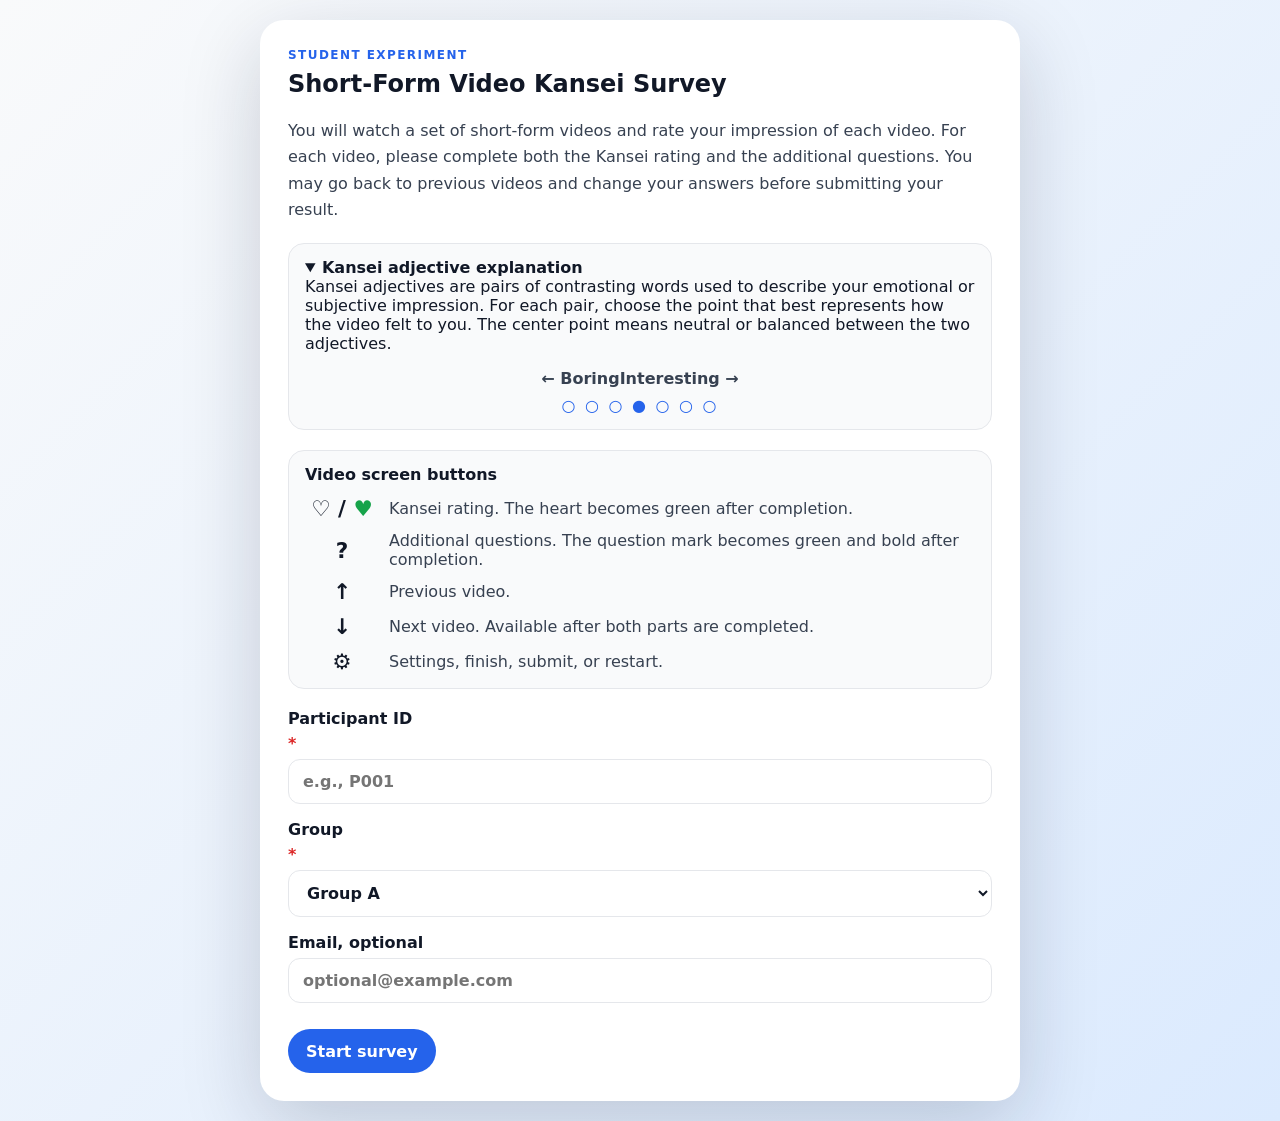
==== frontend/index.html @ 9ee0943d "reorganized folder" ====
<!doctype html>
<html lang="en">
<head>
  <meta charset="utf-8" />
  <meta name="viewport" content="width=device-width, initial-scale=1, viewport-fit=cover" />
  <title>Kansei Short-Form Video Survey</title>
  <link rel="stylesheet" href="style.css" />
</head>
<body>
  <main id="app">
    <section id="setupScreen" class="screen setup-screen">
      <div class="card setup-card">
        <p class="eyebrow">Student experiment</p>
        <h1 id="experimentTitle">Short-Form Video Kansei Survey</h1>
        <p id="instructions" class="lead"></p>

        <details class="info-box" open>
          <summary>Kansei adjective explanation</summary>
          <p id="kanseiExplanation"></p>
          <div class="example-scale" aria-label="Example Kansei scale">
            <div class="example-pair-row"><span>← Boring</span><span>Interesting →</span></div>
            <div class="dots">○ ○ ○ ● ○ ○ ○</div>
          </div>
        </details>

        <section class="info-box icon-guide" aria-label="Video screen icon guide">
          <h2>Video screen buttons</h2>
          <div class="icon-guide-grid">
            <div><span class="guide-icon">♡ / <strong>♥</strong></span><span>Kansei rating. The heart becomes green after completion.</span></div>
            <div><span class="guide-icon">?</span><span>Additional questions. The question mark becomes green and bold after completion.</span></div>
            <div><span class="guide-icon">↑</span><span>Previous video.</span></div>
            <div><span class="guide-icon">↓</span><span>Next video. Available after both parts are completed.</span></div>
            <div><span class="guide-icon">⚙</span><span>Settings, finish, submit, or restart.</span></div>
          </div>
        </section>

        <form id="setupForm" class="setup-form">
          <label>
            Participant ID <span class="required">*</span>
            <input id="participantId" name="participantId" type="text" autocomplete="off" required placeholder="e.g., P001" />
          </label>

          <label>
            Group <span class="required">*</span>
            <select id="groupSelect" name="groupSelect" required></select>
          </label>

          <label>
            Email, optional
            <input id="participantEmail" name="participantEmail" type="email" autocomplete="email" placeholder="optional@example.com" />
          </label>

          <div class="form-actions">
            <button type="submit" class="primary-btn">Start survey</button>
            <button id="resumeBtn" type="button" class="secondary-btn hidden">Resume saved session</button>
          </div>
        </form>
      </div>
    </section>

    <section id="surveyScreen" class="screen survey-screen hidden">
      <div class="phone-shell" aria-label="Short-form video survey screen">
        <section id="videoStage" class="video-stage" aria-live="polite">
          <video id="videoPlayer" class="video-player" controls playsinline preload="metadata"></video>

          <div class="video-fallback hidden" id="videoFallback">
            <strong>Video file not found or cannot be played.</strong>
            <p>Check that the local video path in <code>config.js</code> is correct.</p>
          </div>

          <div class="progress-pill" id="progressText">Video 1/10</div>

          <div class="side-controls" aria-label="Survey controls">
            <button id="openKanseiBtn" class="round-action survey-icon-btn" type="button" aria-label="Open Kansei rating">
              <span id="kanseiIcon" class="action-icon" aria-hidden="true">♡</span>
            </button>

            <button id="openQuestionsBtn" class="round-action survey-icon-btn" type="button" aria-label="Open additional questions">
              <span id="questionsIcon" class="action-icon" aria-hidden="true">?</span>
            </button>

            <button id="prevVideoBtn" class="round-action survey-icon-btn" type="button" aria-label="Go to previous video">
              <span class="action-icon" aria-hidden="true">↑</span>
            </button>

            <button id="nextVideoBtn" class="round-action survey-icon-btn" type="button" aria-label="Go to next video">
              <span class="action-icon" aria-hidden="true">↓</span>
            </button>

            <button id="settingsBtn" class="round-action survey-icon-btn" type="button" aria-label="Open settings">
              <span class="action-icon" aria-hidden="true">⚙</span>
            </button>
          </div>

          <div id="completionHint" class="completion-hint"></div>
        </section>
      </div>
    </section>

    <section id="reviewScreen" class="screen review-screen hidden">
      <div class="card review-card">
        <h1>Review and submit</h1>
        <p id="reviewSummary" class="lead"></p>
        <div id="reviewList" class="review-list"></div>
        <div class="form-actions wrap">
          <button id="backToSurveyBtn" type="button" class="secondary-btn">Back to survey</button>
          <button id="submitBtn" type="button" class="primary-btn">Submit</button>
          <button id="exportJsonBtn" type="button" class="secondary-btn">Export JSON</button>
          <button id="resetBtn" type="button" class="danger-btn">Reset session</button>
        </div>
        <p id="submitStatus" class="submit-status" role="status" aria-live="polite"></p>
      </div>
    </section>
  </main>

  <div id="modalBackdrop" class="modal-backdrop hidden" role="presentation"></div>

  <section id="kanseiModal" class="bottom-sheet hidden" role="dialog" aria-modal="true" aria-labelledby="kanseiModalTitle">
    <div class="sheet-handle"></div>
    <div class="sheet-header">
      <div>
        <h2 id="kanseiModalTitle">Kansei rating</h2>
        <p class="small-muted">For each adjective pair, choose the point that best matches your impression.</p>
      </div>
      <button class="icon-btn close-modal" data-close="kanseiModal" type="button">×</button>
    </div>
    <form id="kanseiForm" class="sheet-body"></form>
    <div class="sheet-footer">
      <button id="saveKanseiBtn" type="button" class="primary-btn full">Save Kansei ratings</button>
    </div>
  </section>

  <section id="questionsModal" class="bottom-sheet hidden" role="dialog" aria-modal="true" aria-labelledby="questionsModalTitle">
    <div class="sheet-handle"></div>
    <div class="sheet-header">
      <div>
        <h2 id="questionsModalTitle">Additional questions</h2>
        <p class="small-muted">Answer the questions for the current video.</p>
      </div>
      <button class="icon-btn close-modal" data-close="questionsModal" type="button">×</button>
    </div>
    <form id="questionsForm" class="sheet-body"></form>
    <div class="sheet-footer">
      <button id="saveQuestionsBtn" type="button" class="primary-btn full">Save answers</button>
    </div>
  </section>

  <section id="settingsModal" class="bottom-sheet compact-sheet hidden" role="dialog" aria-modal="true" aria-labelledby="settingsModalTitle">
    <div class="sheet-handle"></div>
    <div class="sheet-header">
      <div>
        <h2 id="settingsModalTitle">Settings</h2>
        <p class="small-muted">Survey session controls.</p>
      </div>
      <button class="icon-btn close-modal" data-close="settingsModal" type="button">×</button>
    </div>
    <div class="sheet-body settings-body">
      <div class="info-card">
        <div><span>Participant ID</span><strong id="settingsParticipantId">-</strong></div>
        <div><span>Group</span><strong id="settingsGroup">-</strong></div>
        <div><span>Email</span><strong id="settingsEmail">-</strong></div>
        <div><span>Progress</span><strong id="settingsProgress">-</strong></div>
      </div>
      <p class="small-note">Restart clears the current saved session on this device. Finish opens the review and submit screen.</p>
    </div>
    <div class="sheet-footer stacked-footer">
      <button id="settingsFinishBtn" type="button" class="primary-btn full">Finish / Submit</button>
      <button id="settingsRestartBtn" type="button" class="danger-btn full">Restart survey</button>
      <button id="settingsBackToSetupBtn" type="button" class="secondary-btn full">Back to setup</button>
    </div>
  </section>

  <script src="config.js"></script>
  <script src="app.js"></script>
</body>
</html>
---- frontend/style.css ----
:root {
  --bg: #111318;
  --card: #ffffff;
  --text: #111827;
  --muted: #6b7280;
  --line: #e5e7eb;
  --primary: #2563eb;
  --primary-dark: #1d4ed8;
  --danger: #dc2626;
  --success: #16a34a;
  --success-bright: #22c55e;
  --overlay: rgba(0, 0, 0, 0.58);
  --sheet-radius: 24px;
  color-scheme: light;
}

* { box-sizing: border-box; }

html, body {
  margin: 0;
  min-height: 100%;
  font-family: system-ui, -apple-system, BlinkMacSystemFont, "Segoe UI", sans-serif;
  background: var(--bg);
  color: var(--text);
}

button, input, select, textarea { font: inherit; }
button { cursor: pointer; }
.hidden { display: none !important; }

.screen { min-height: 100dvh; padding: 20px; }
.setup-screen, .review-screen {
  display: grid;
  place-items: center;
  background: linear-gradient(135deg, #f9fafb, #dbeafe);
}

.card {
  width: min(760px, 100%);
  background: var(--card);
  border-radius: 24px;
  padding: 28px;
  box-shadow: 0 24px 80px rgba(15, 23, 42, 0.18);
}

.eyebrow {
  text-transform: uppercase;
  letter-spacing: .12em;
  font-size: .75rem;
  color: var(--primary);
  font-weight: 700;
  margin: 0 0 8px;
}

h1, h2, p { margin-top: 0; }
.lead { color: #374151; line-height: 1.65; }
.small-muted { color: var(--muted); font-size: .88rem; }
.small-note { color: var(--muted); font-size: .9rem; line-height: 1.55; margin: 0; }

.info-box {
  border: 1px solid var(--line);
  border-radius: 16px;
  padding: 14px 16px;
  margin: 20px 0;
  background: #f9fafb;
}
.info-box summary { font-weight: 700; cursor: pointer; }

.example-scale {
  display: grid;
  gap: 8px;
  justify-items: center;
  color: #374151;
  font-weight: 600;
  margin-top: 12px;
  text-align: center;
}
.example-scale .example-pair {
  width: min(320px, 100%);
  display: flex;
  justify-content: space-between;
  gap: 12px;
  font-weight: 800;
}
.example-scale .dots {
  white-space: nowrap;
  color: var(--primary);
  letter-spacing: 2px;
}

.icon-guide h2 {
  margin: 0 0 12px;
  font-size: 1rem;
}
.icon-guide-grid {
  display: grid;
  gap: 10px;
  color: #374151;
}
.icon-guide-grid div {
  display: grid;
  grid-template-columns: 74px 1fr;
  align-items: center;
  gap: 10px;
}
.guide-icon {
  color: #111827;
  font-size: 1.35rem;
  font-weight: 900;
  text-align: center;
}
.guide-icon strong { color: var(--success); }

.setup-form { display: grid; gap: 16px; }
label { display: grid; gap: 6px; font-weight: 650; }
input, select, textarea {
  width: 100%;
  border: 1px solid var(--line);
  border-radius: 12px;
  padding: 12px 14px;
  background: #fff;
  color: var(--text);
}
textarea { min-height: 88px; resize: vertical; }
.required { color: var(--danger); }

.form-actions { display: flex; gap: 12px; align-items: center; margin-top: 10px; }
.form-actions.wrap { flex-wrap: wrap; }

.primary-btn, .secondary-btn, .danger-btn, .icon-btn, .round-action {
  border: 0;
  border-radius: 999px;
  min-height: 44px;
  padding: 10px 18px;
  font-weight: 750;
}
.primary-btn { background: var(--primary); color: #fff; }
.primary-btn:hover { background: var(--primary-dark); }
.secondary-btn { background: #e5e7eb; color: #111827; }
.danger-btn { background: #fee2e2; color: var(--danger); }
.primary-btn:disabled, .secondary-btn:disabled, .round-action:disabled { opacity: .45; cursor: not-allowed; }
.full { width: 100%; }

.icon-btn {
  width: 44px;
  padding: 0;
  background: #f3f4f6;
  color: #111827;
  font-size: 1.3rem;
}

.survey-screen {
  display: grid;
  place-items: center;
  background: #0b0d12;
  color: #fff;
  padding: max(10px, env(safe-area-inset-top)) 10px max(10px, env(safe-area-inset-bottom));
}

.phone-shell {
  width: min(430px, 100%);
  height: min(900px, 100dvh - 20px);
  min-height: 620px;
  margin: 0 auto;
}

.video-stage {
  position: relative;
  overflow: hidden;
  border-radius: 28px;
  background: #000;
  width: 100%;
  height: 100%;
  box-shadow: 0 20px 80px rgba(0,0,0,.48);
}

.video-stage::after {
  content: "";
  position: absolute;
  inset: 0;
  pointer-events: none;
  background:
    linear-gradient(rgba(0,0,0,.35), transparent 24%),
    linear-gradient(90deg, transparent 58%, rgba(0,0,0,.22));
}

.video-player {
  width: 100%;
  height: 100%;
  object-fit: contain;
  background: #000;
  display: block;
}

.video-fallback {
  position: absolute;
  inset: 0;
  z-index: 5;
  display: grid;
  place-content: center;
  text-align: center;
  padding: 24px;
  background: #111827;
  color: #fff;
}
.video-fallback code { color: #bfdbfe; }

.progress-pill {
  position: absolute;
  z-index: 10;
  top: 14px;
  left: 14px;
  background: rgba(0,0,0,.58);
  border: 1px solid rgba(255,255,255,.14);
  border-radius: 999px;
  padding: 7px 11px;
  font-weight: 800;
  font-size: .9rem;
  color: #fff;
  backdrop-filter: blur(10px);
}

.side-controls {
  position: absolute;
  z-index: 12;
  right: 12px;
  top: 50%;
  transform: translateY(-45%);
  display: grid;
  gap: 12px;
  justify-items: center;
}

.round-action {
  width: 62px;
  min-height: 62px;
  padding: 0;
  display: grid;
  place-items: center;
  background: rgba(0,0,0,.46);
  color: #fff;
  border: 1px solid rgba(255,255,255,.18);
  box-shadow: 0 8px 28px rgba(0,0,0,.28);
  backdrop-filter: blur(10px);
}
.round-action:hover { background: rgba(0,0,0,.64); }
.survey-icon-btn .action-icon {
  font-size: 2rem;
  line-height: 1;
  font-weight: 850;
  text-shadow: 0 2px 10px rgba(0,0,0,.45);
}
.survey-icon-btn.is-complete {
  color: var(--success-bright);
  background: rgba(0,0,0,.54);
  border-color: rgba(34,197,94,.48);
}
.survey-icon-btn.is-complete .action-icon {
  font-weight: 1000;
  filter: drop-shadow(0 0 8px rgba(34,197,94,.45));
}

.completion-hint {
  position: absolute;
  z-index: 11;
  left: 14px;
  right: 86px;
  bottom: 14px;
  min-height: 24px;
  color: rgba(255,255,255,.9);
  font-size: .82rem;
  line-height: 1.3;
  text-shadow: 0 1px 8px rgba(0,0,0,.85);
}

.modal-backdrop {
  position: fixed;
  inset: 0;
  background: rgba(0, 0, 0, .55);
  z-index: 50;
}

.bottom-sheet {
  position: fixed;
  z-index: 60;
  left: 50%;
  bottom: 0;
  transform: translateX(-50%);
  width: min(620px, 100%);
  max-height: min(84dvh, 760px);
  background: #fff;
  color: var(--text);
  border-radius: var(--sheet-radius) var(--sheet-radius) 0 0;
  box-shadow: 0 -24px 70px rgba(0,0,0,.35);
  display: grid;
  grid-template-rows: auto auto 1fr auto;
}
.compact-sheet { max-height: min(68dvh, 560px); }

.sheet-handle {
  width: 44px;
  height: 5px;
  border-radius: 999px;
  background: #d1d5db;
  justify-self: center;
  margin-top: 10px;
}
.sheet-header {
  display: flex;
  justify-content: space-between;
  align-items: start;
  gap: 12px;
  padding: 16px 18px 8px;
  border-bottom: 1px solid var(--line);
}
.sheet-header h2 { margin-bottom: 4px; }
.sheet-body {
  padding: 14px 18px 110px;
  overflow: auto;
  display: grid;
  gap: 18px;
}
.settings-body { padding-bottom: 150px; }
.sheet-footer {
  position: absolute;
  left: 0;
  right: 0;
  bottom: 0;
  padding: 14px 18px max(14px, env(safe-area-inset-bottom));
  background: linear-gradient(rgba(255,255,255,.85), #fff 35%);
  border-top: 1px solid var(--line);
}
.stacked-footer { display: grid; gap: 10px; }

.info-card {
  display: grid;
  gap: 12px;
  border: 1px solid var(--line);
  border-radius: 16px;
  padding: 14px;
  background: #f9fafb;
}
.info-card div { display: flex; justify-content: space-between; gap: 12px; }
.info-card span { color: var(--muted); }
.info-card strong { text-align: right; }

.scale-item, .question-item {
  border: 1px solid var(--line);
  border-radius: 16px;
  padding: 14px;
  background: #fff;
}
.scale-pair-title {
  font-weight: 850;
  display: flex;
  align-items: center;
  justify-content: space-between;
  gap: 12px;
  font-size: 1rem;
}
.scale-pair-title .pair-left,
.scale-pair-title .pair-right {
  flex: 1 1 0;
}
.scale-pair-title .pair-left {
  text-align: left;
  color: #374151;
}
.scale-pair-title .pair-right {
  text-align: right;
  color: #374151;
}
.scale-definition { color: var(--muted); font-size: .88rem; margin: 8px 0 12px; }
.radio-row {
  display: grid;
  grid-template-columns: repeat(7, 1fr);
  gap: 4px;
  text-align: center;
}
.radio-row label {
  display: grid;
  gap: 4px;
  place-items: center;
  font-weight: 600;
  font-size: .78rem;
  color: #374151;
}
.kansei-radio-row label { min-height: 34px; }
.visually-hidden {
  position: absolute;
  width: 1px;
  height: 1px;
  padding: 0;
  margin: -1px;
  overflow: hidden;
  clip: rect(0, 0, 0, 0);
  white-space: nowrap;
  border: 0;
}
.radio-row input { width: 26px; height: 26px; accent-color: var(--primary); }
.yes-no-row { display: flex; gap: 10px; margin-top: 10px; }
.yes-no-row label {
  display: flex;
  align-items: center;
  gap: 8px;
  border: 1px solid var(--line);
  border-radius: 999px;
  padding: 10px 14px;
  min-width: 96px;
  justify-content: center;
}
.yes-no-row input { width: 20px; height: 20px; accent-color: var(--primary); }
.likert-labels { display: flex; justify-content: space-between; color: var(--muted); font-size: .8rem; margin-top: 8px; }
.validation-error { color: var(--danger); font-size: .9rem; font-weight: 700; }

.review-list { display: grid; gap: 10px; margin: 20px 0; }
.review-row { display: flex; justify-content: space-between; gap: 12px; border: 1px solid var(--line); border-radius: 14px; padding: 12px 14px; cursor: pointer; }
.badge { border-radius: 999px; padding: 4px 10px; font-size: .82rem; font-weight: 800; align-self: start; }
.badge.complete { background: #dcfce7; color: #166534; }
.badge.incomplete { background: #fee2e2; color: #991b1b; }

@media (max-width: 560px) {
  .screen { padding: 12px; }
  .survey-screen { padding: 0; }
  .card { border-radius: 18px; padding: 20px; }
  .form-actions { flex-direction: column; align-items: stretch; }
  .example-scale { text-align: center; }
  .phone-shell { width: 100%; height: 100dvh; min-height: 100dvh; }
  .video-stage { border-radius: 0; }
  .side-controls { right: 10px; gap: 10px; }
  .round-action { width: 58px; min-height: 58px; }
  .survey-icon-btn .action-icon { font-size: 1.9rem; }
  .scale-pair-title { font-size: .98rem; }
  .radio-row input { width: 24px; height: 24px; }
}

@media (max-height: 680px) {
  .side-controls { gap: 7px; }
  .round-action { width: 52px; min-height: 52px; }
  .survey-icon-btn .action-icon { font-size: 1.65rem; }
}

.submit-status {
  min-height: 1.4rem;
  margin-top: 12px;
  font-size: .95rem;
  font-weight: 700;
}
.submit-status.success { color: #15803d; }
.submit-status.error { color: var(--danger); }
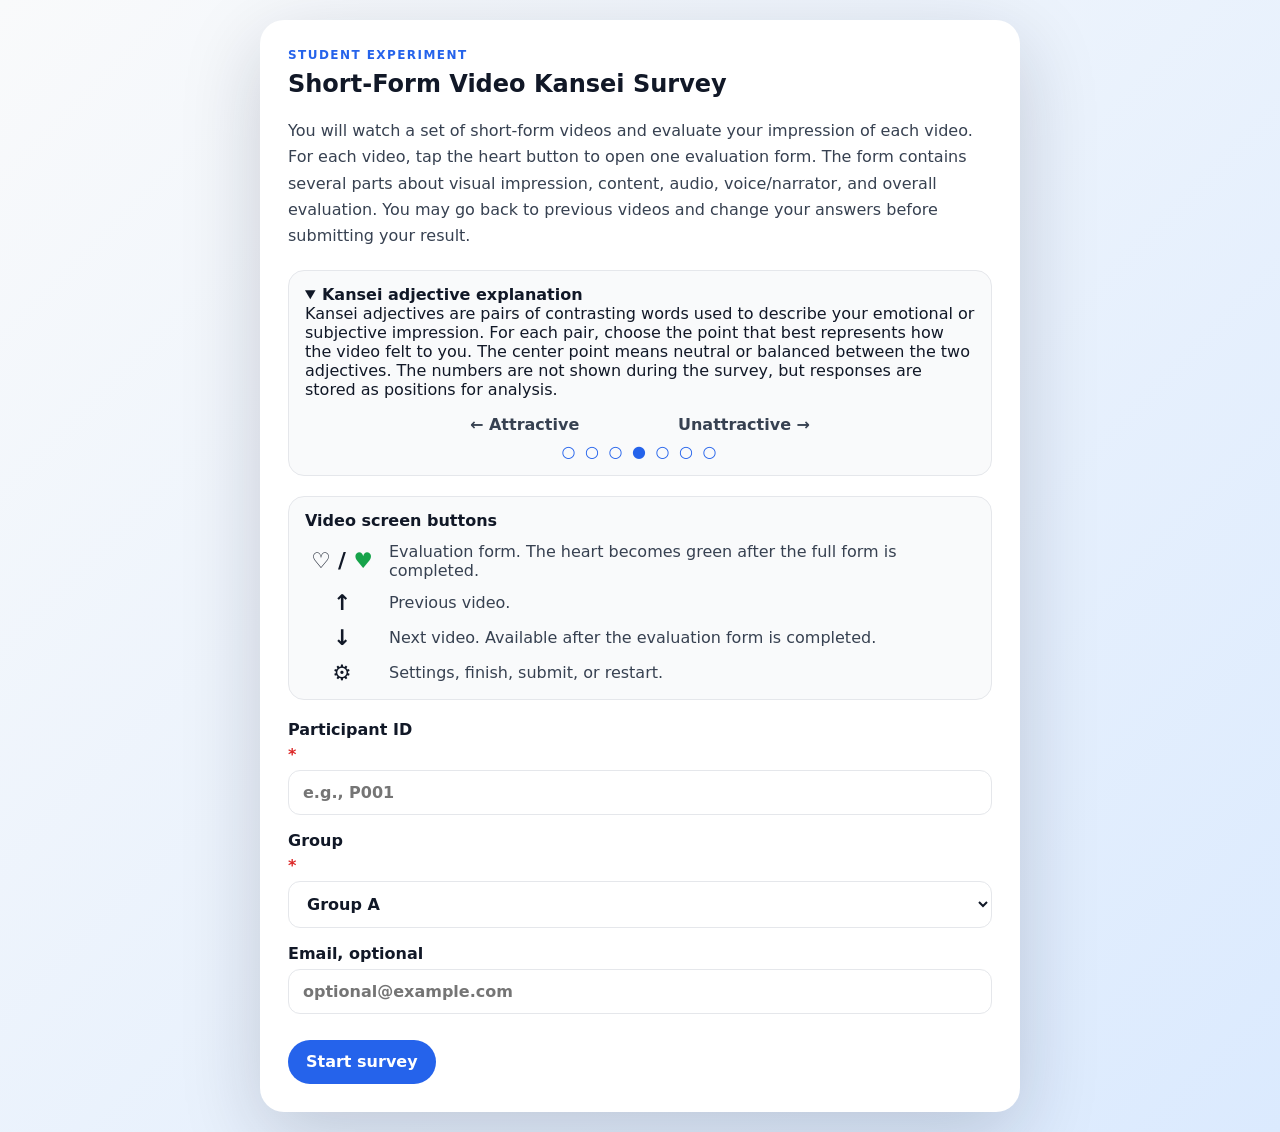
==== commit 0427eb9e: "fusing forms and adding parts" ====
--- a/frontend/index.html
+++ b/frontend/index.html
@@ -18,7 +18,7 @@
           <summary>Kansei adjective explanation</summary>
           <p id="kanseiExplanation"></p>
           <div class="example-scale" aria-label="Example Kansei scale">
-            <div class="example-pair-row"><span>← Boring</span><span>Interesting →</span></div>
+            <div class="example-pair-row"><span>← Attractive</span><span>Unattractive →</span></div>
             <div class="dots">○ ○ ○ ● ○ ○ ○</div>
           </div>
         </details>
@@ -26,10 +26,9 @@
         <section class="info-box icon-guide" aria-label="Video screen icon guide">
           <h2>Video screen buttons</h2>
           <div class="icon-guide-grid">
-            <div><span class="guide-icon">♡ / <strong>♥</strong></span><span>Kansei rating. The heart becomes green after completion.</span></div>
-            <div><span class="guide-icon">?</span><span>Additional questions. The question mark becomes green and bold after completion.</span></div>
+            <div><span class="guide-icon">♡ / <strong>♥</strong></span><span>Evaluation form. The heart becomes green after the full form is completed.</span></div>
             <div><span class="guide-icon">↑</span><span>Previous video.</span></div>
-            <div><span class="guide-icon">↓</span><span>Next video. Available after both parts are completed.</span></div>
+            <div><span class="guide-icon">↓</span><span>Next video. Available after the evaluation form is completed.</span></div>
             <div><span class="guide-icon">⚙</span><span>Settings, finish, submit, or restart.</span></div>
           </div>
         </section>
@@ -71,12 +70,8 @@
           <div class="progress-pill" id="progressText">Video 1/10</div>
 
           <div class="side-controls" aria-label="Survey controls">
-            <button id="openKanseiBtn" class="round-action survey-icon-btn" type="button" aria-label="Open Kansei rating">
-              <span id="kanseiIcon" class="action-icon" aria-hidden="true">♡</span>
-            </button>
-
-            <button id="openQuestionsBtn" class="round-action survey-icon-btn" type="button" aria-label="Open additional questions">
-              <span id="questionsIcon" class="action-icon" aria-hidden="true">?</span>
+            <button id="openEvaluationBtn" class="round-action survey-icon-btn" type="button" aria-label="Open evaluation form">
+              <span id="evaluationIcon" class="action-icon" aria-hidden="true">♡</span>
             </button>
 
             <button id="prevVideoBtn" class="round-action survey-icon-btn" type="button" aria-label="Go to previous video">
@@ -115,33 +110,18 @@
 
   <div id="modalBackdrop" class="modal-backdrop hidden" role="presentation"></div>
 
-  <section id="kanseiModal" class="bottom-sheet hidden" role="dialog" aria-modal="true" aria-labelledby="kanseiModalTitle">
+  <section id="evaluationModal" class="bottom-sheet hidden" role="dialog" aria-modal="true" aria-labelledby="evaluationModalTitle">
     <div class="sheet-handle"></div>
     <div class="sheet-header">
       <div>
-        <h2 id="kanseiModalTitle">Kansei rating</h2>
-        <p class="small-muted">For each adjective pair, choose the point that best matches your impression.</p>
+        <h2 id="evaluationModalTitle">Evaluation form</h2>
+        <p class="small-muted">Complete all parts for the current video.</p>
       </div>
-      <button class="icon-btn close-modal" data-close="kanseiModal" type="button">×</button>
+      <button class="icon-btn close-modal" data-close="evaluationModal" type="button">×</button>
     </div>
-    <form id="kanseiForm" class="sheet-body"></form>
+    <form id="evaluationForm" class="sheet-body"></form>
     <div class="sheet-footer">
-      <button id="saveKanseiBtn" type="button" class="primary-btn full">Save Kansei ratings</button>
-    </div>
-  </section>
-
-  <section id="questionsModal" class="bottom-sheet hidden" role="dialog" aria-modal="true" aria-labelledby="questionsModalTitle">
-    <div class="sheet-handle"></div>
-    <div class="sheet-header">
-      <div>
-        <h2 id="questionsModalTitle">Additional questions</h2>
-        <p class="small-muted">Answer the questions for the current video.</p>
-      </div>
-      <button class="icon-btn close-modal" data-close="questionsModal" type="button">×</button>
-    </div>
-    <form id="questionsForm" class="sheet-body"></form>
-    <div class="sheet-footer">
-      <button id="saveQuestionsBtn" type="button" class="primary-btn full">Save answers</button>
+      <button id="saveEvaluationBtn" type="button" class="primary-btn full">Save evaluation</button>
     </div>
   </section>
 
--- a/frontend/style.css
+++ b/frontend/style.css
@@ -448,3 +448,80 @@
 }
 .submit-status.success { color: #15803d; }
 .submit-status.error { color: var(--danger); }
+
+/* v8 single evaluation form additions */
+.example-pair-row {
+  width: min(340px, 100%);
+  display: flex;
+  justify-content: space-between;
+  gap: 12px;
+  font-weight: 800;
+}
+
+.evaluation-section {
+  border: 1px solid #dbeafe;
+  border-radius: 18px;
+  padding: 14px;
+  background: #f8fbff;
+  display: grid;
+  gap: 14px;
+}
+
+.section-heading h3 {
+  margin: 0 0 8px;
+  font-size: 1.05rem;
+  color: #111827;
+}
+
+.section-heading p {
+  margin: 0;
+  color: #4b5563;
+  font-size: .9rem;
+  line-height: 1.55;
+}
+
+.section-items {
+  display: grid;
+  gap: 12px;
+}
+
+.choice-list {
+  display: grid;
+  gap: 8px;
+  margin-top: 12px;
+}
+
+.choice-list label {
+  display: grid;
+  grid-template-columns: 24px 1fr;
+  align-items: center;
+  gap: 10px;
+  border: 1px solid var(--line);
+  border-radius: 14px;
+  padding: 10px 12px;
+  background: #fff;
+  font-weight: 650;
+}
+
+.choice-list input {
+  width: 20px;
+  height: 20px;
+  accent-color: var(--primary);
+}
+
+.rating-five-row {
+  grid-template-columns: repeat(5, 1fr);
+  margin-top: 12px;
+}
+
+.rating-five-row label span {
+  font-size: .9rem;
+  font-weight: 800;
+}
+
+@media (max-width: 560px) {
+  .evaluation-section { padding: 12px; }
+  .section-heading h3 { font-size: 1rem; }
+  .section-heading p { font-size: .86rem; }
+  .choice-list label { padding: 10px; }
+}
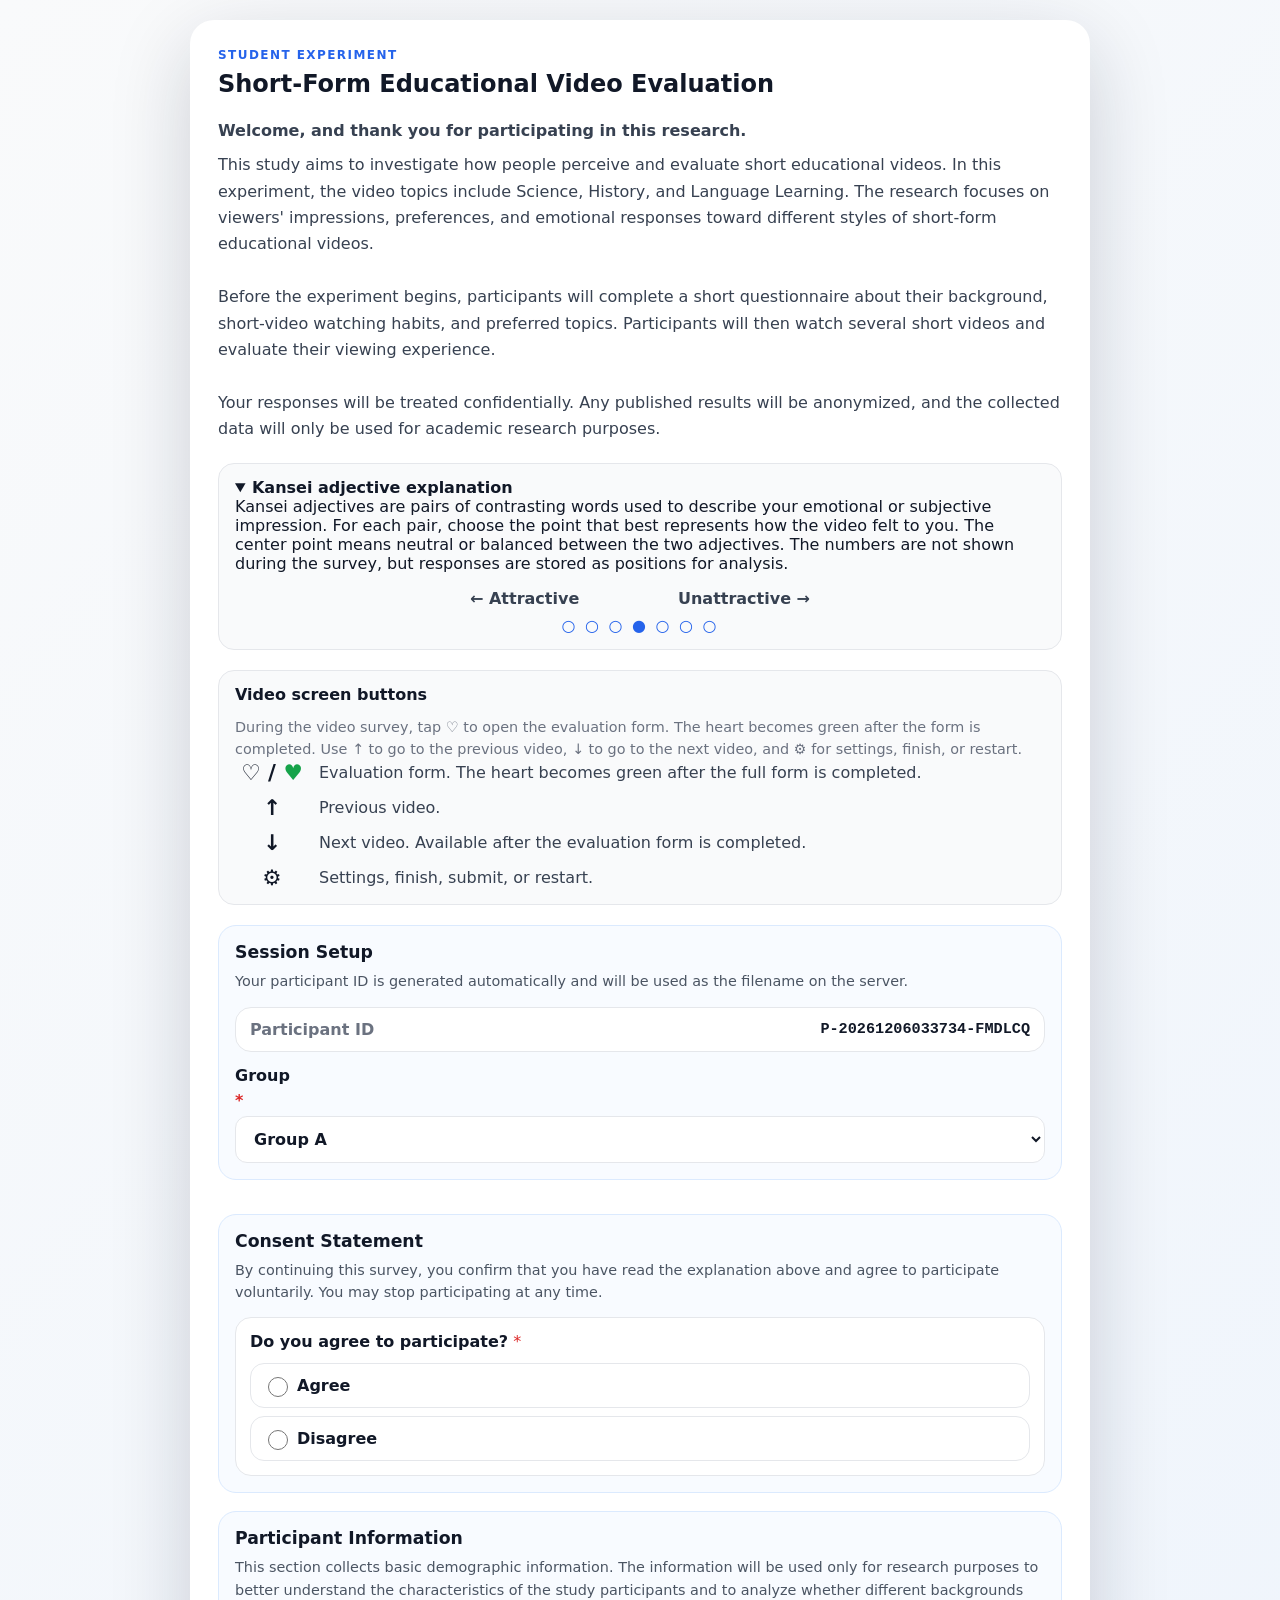
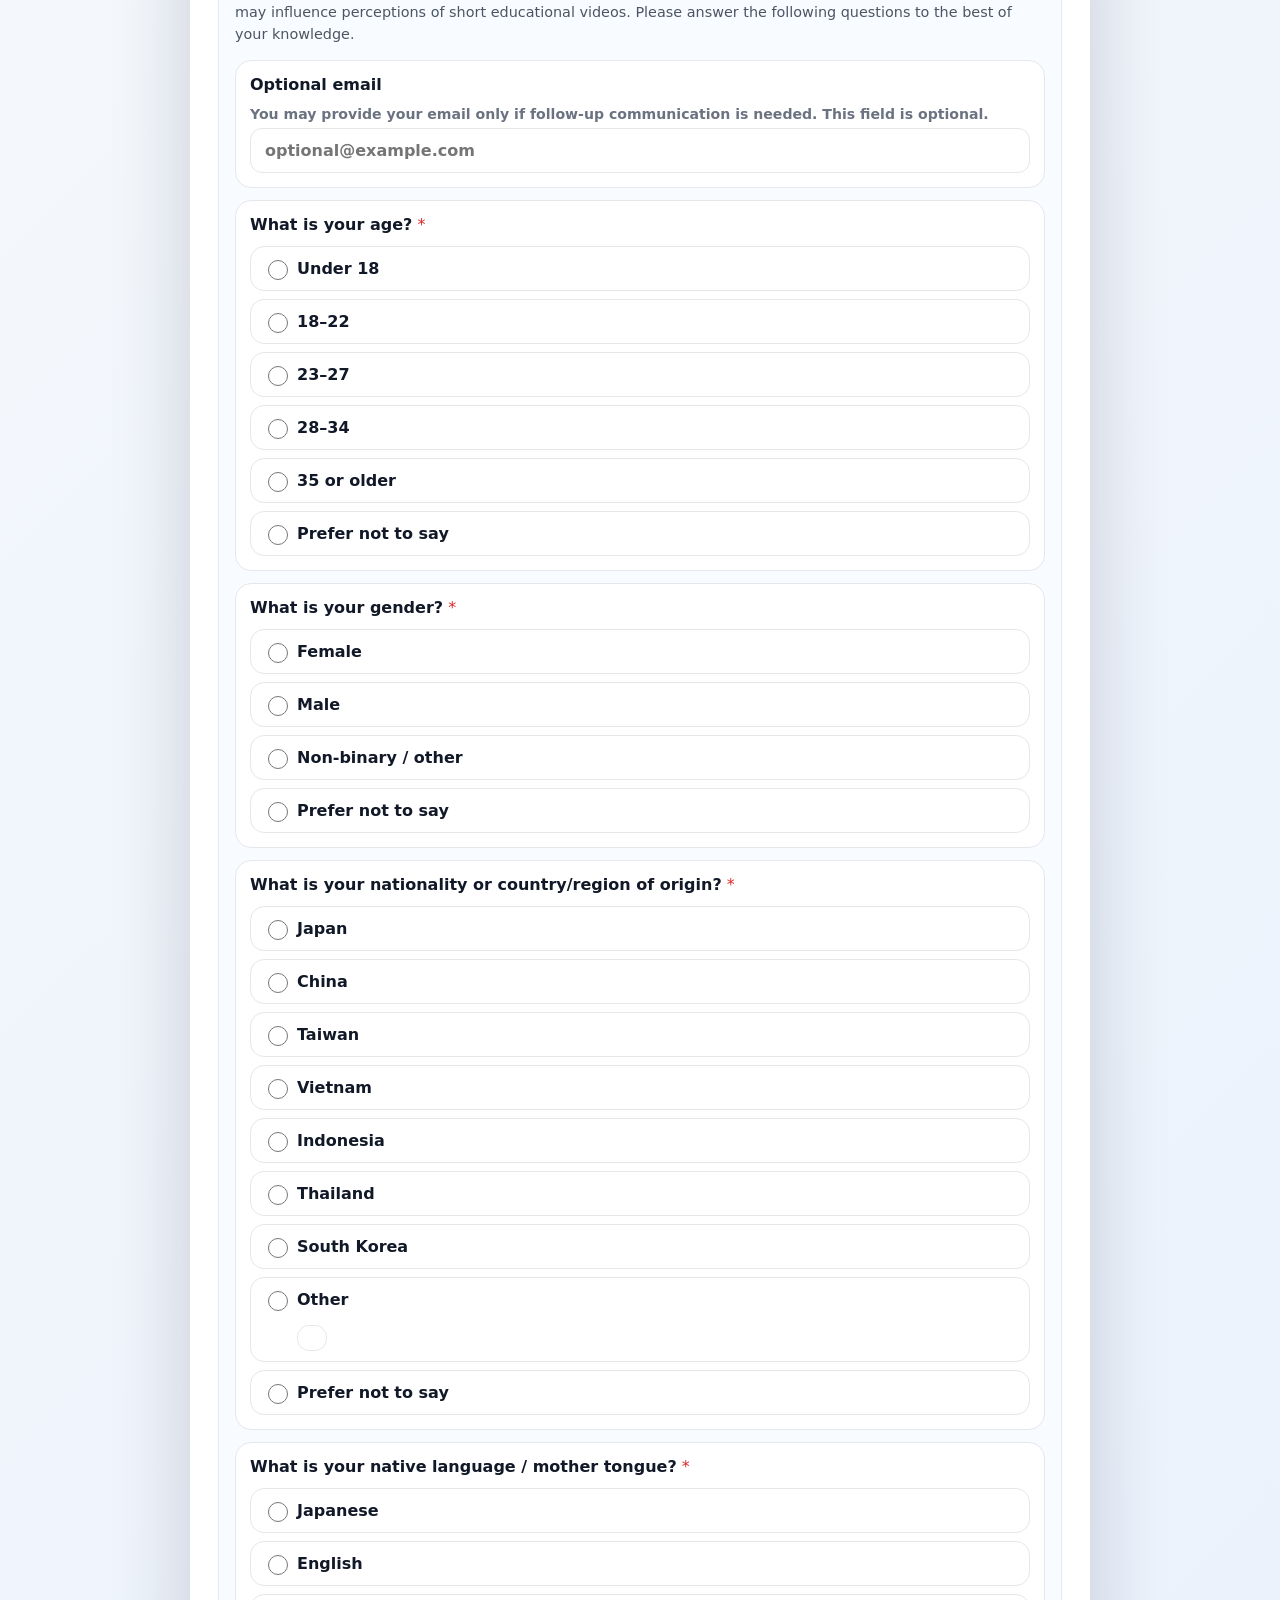
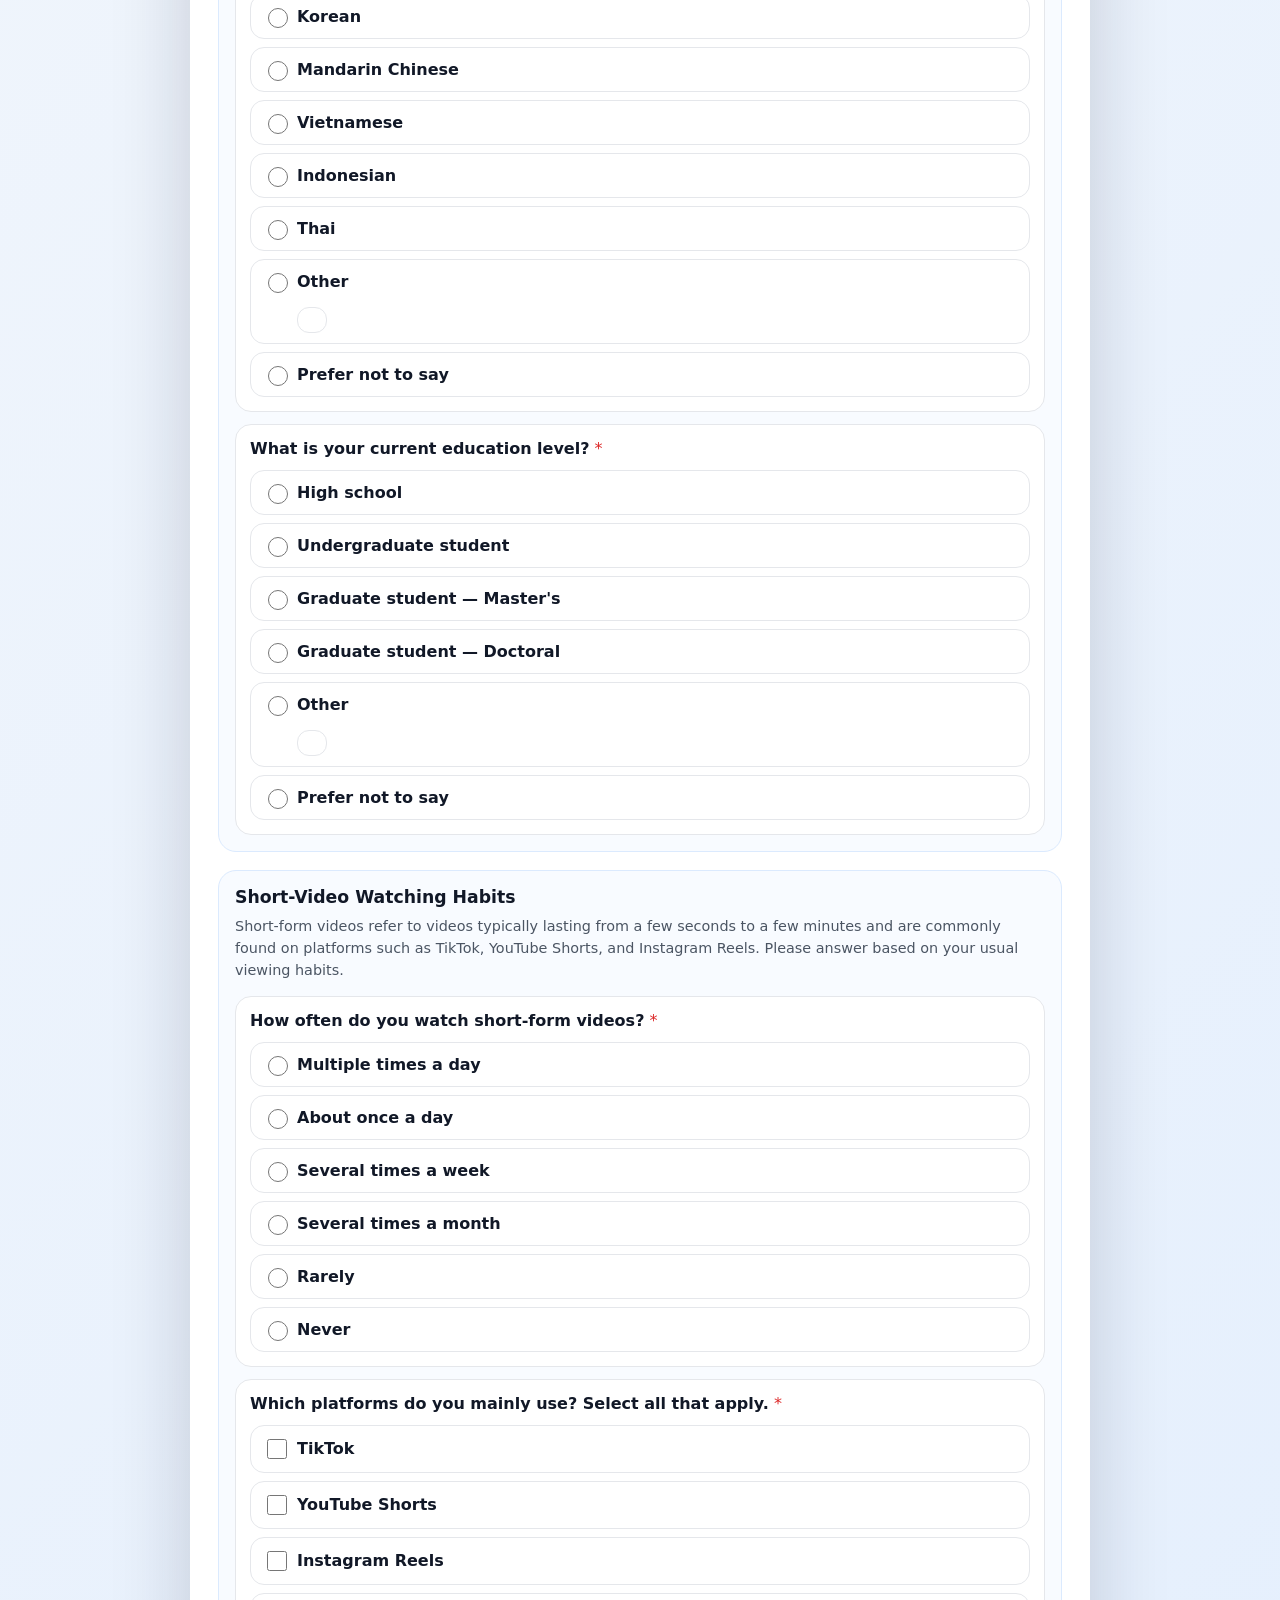
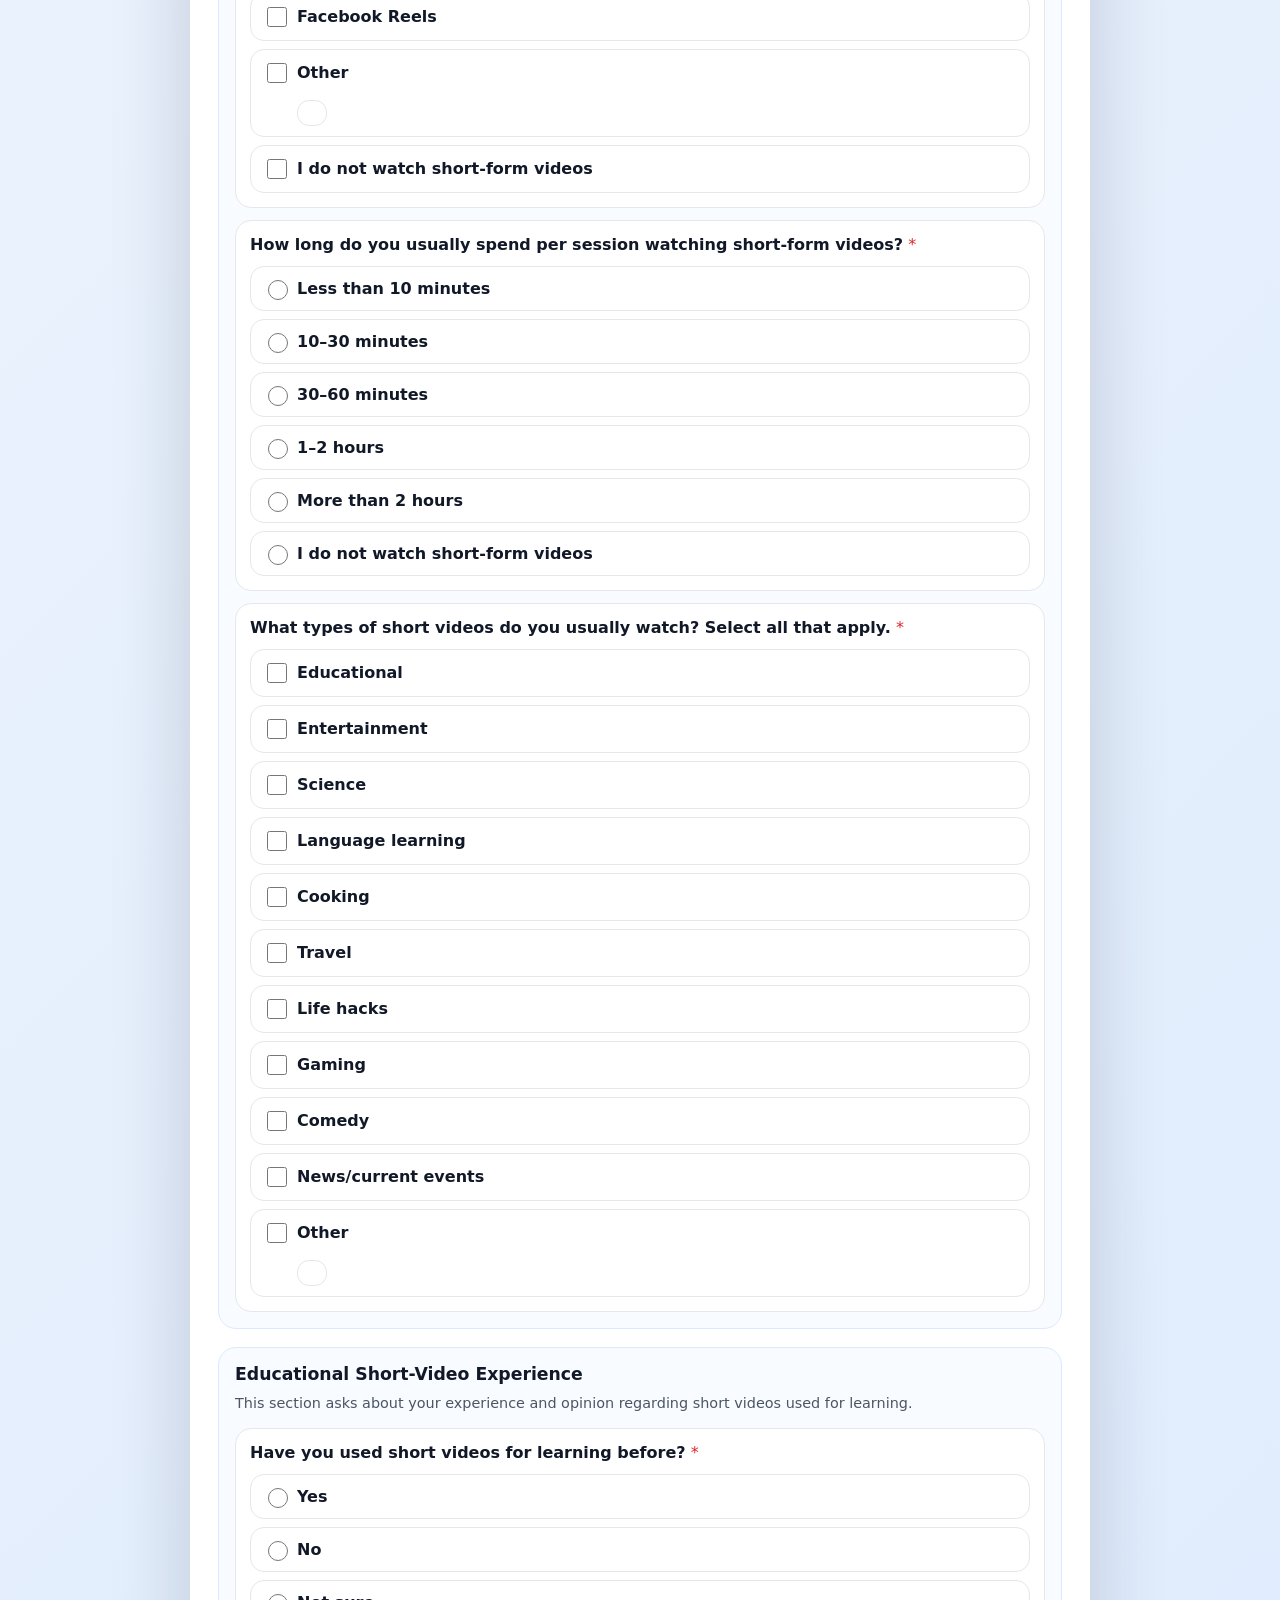
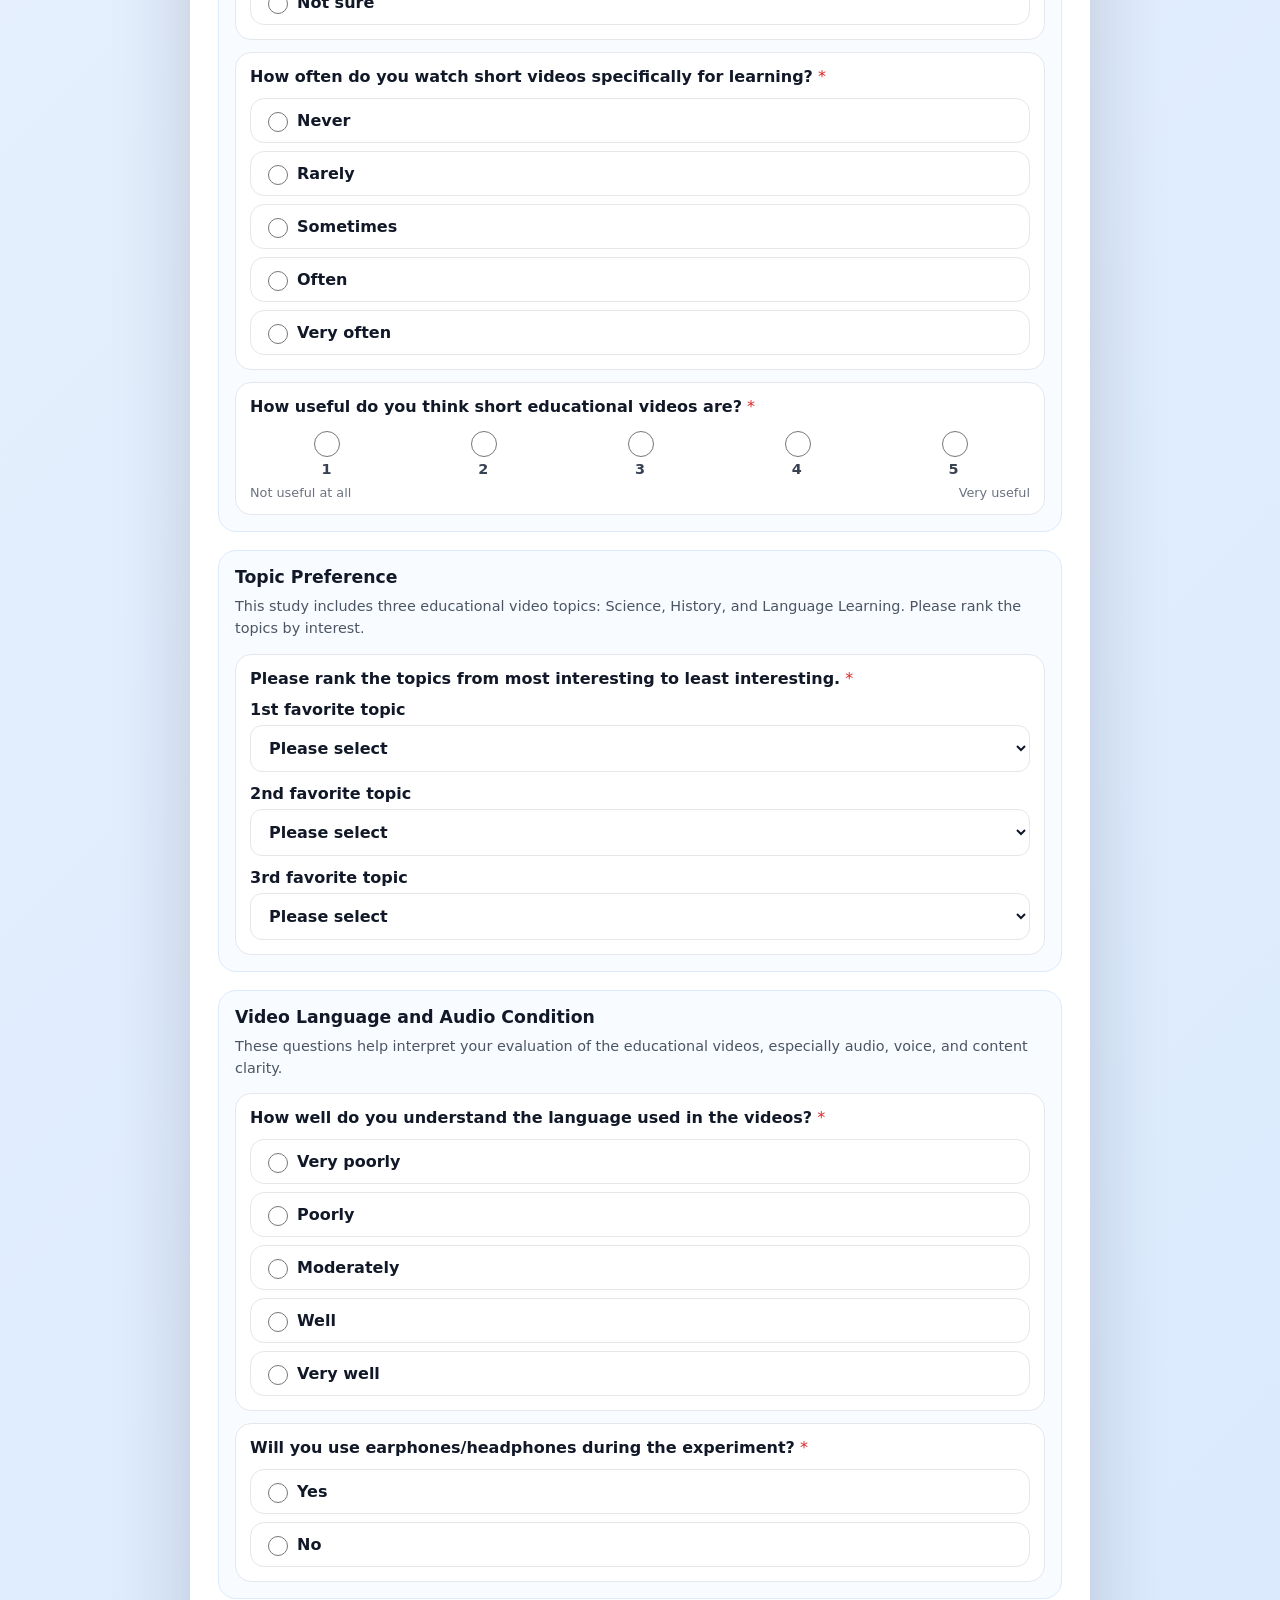
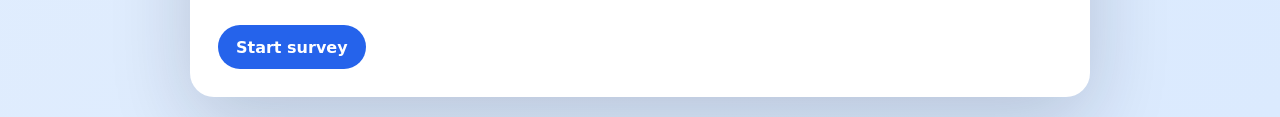
==== commit a4e8ec28: "with prelim survey" ====
--- a/frontend/index.html
+++ b/frontend/index.html
@@ -9,10 +9,11 @@
 <body>
   <main id="app">
     <section id="setupScreen" class="screen setup-screen">
-      <div class="card setup-card">
+      <div class="card setup-card wide-card">
         <p class="eyebrow">Student experiment</p>
-        <h1 id="experimentTitle">Short-Form Video Kansei Survey</h1>
-        <p id="instructions" class="lead"></p>
+        <h1 id="experimentTitle">Short-Form Educational Video Evaluation</h1>
+        <p id="welcomeTitle" class="lead strong-lead"></p>
+        <p id="welcomeText" class="lead multiline"></p>
 
         <details class="info-box" open>
           <summary>Kansei adjective explanation</summary>
@@ -25,6 +26,7 @@
 
         <section class="info-box icon-guide" aria-label="Video screen icon guide">
           <h2>Video screen buttons</h2>
+          <p id="videoButtonGuide" class="small-note"></p>
           <div class="icon-guide-grid">
             <div><span class="guide-icon">♡ / <strong>♥</strong></span><span>Evaluation form. The heart becomes green after the full form is completed.</span></div>
             <div><span class="guide-icon">↑</span><span>Previous video.</span></div>
@@ -34,20 +36,22 @@
         </section>
 
         <form id="setupForm" class="setup-form">
-          <label>
-            Participant ID <span class="required">*</span>
-            <input id="participantId" name="participantId" type="text" autocomplete="off" required placeholder="e.g., P001" />
-          </label>
+          <section class="prelim-section session-section">
+            <div class="section-heading">
+              <h2>Session Setup</h2>
+              <p>Your participant ID is generated automatically and will be used as the filename on the server.</p>
+            </div>
+            <div class="generated-id-box">
+              <span>Participant ID</span>
+              <strong id="generatedParticipantId">-</strong>
+            </div>
+            <label>
+              Group <span class="required">*</span>
+              <select id="groupSelect" name="groupSelect" required></select>
+            </label>
+          </section>
 
-          <label>
-            Group <span class="required">*</span>
-            <select id="groupSelect" name="groupSelect" required></select>
-          </label>
-
-          <label>
-            Email, optional
-            <input id="participantEmail" name="participantEmail" type="email" autocomplete="email" placeholder="optional@example.com" />
-          </label>
+          <div id="preliminaryFormContainer" class="preliminary-form"></div>
 
           <div class="form-actions">
             <button type="submit" class="primary-btn">Start survey</button>
@@ -64,7 +68,7 @@
 
           <div class="video-fallback hidden" id="videoFallback">
             <strong>Video file not found or cannot be played.</strong>
-            <p>Check that the local video path in <code>config.js</code> is correct.</p>
+            <p>Check that the local video path in <code>config/videos.config.js</code> is correct.</p>
           </div>
 
           <div class="progress-pill" id="progressText">Video 1/10</div>
@@ -141,7 +145,7 @@
         <div><span>Email</span><strong id="settingsEmail">-</strong></div>
         <div><span>Progress</span><strong id="settingsProgress">-</strong></div>
       </div>
-      <p class="small-note">Restart clears the current saved session on this device. Finish opens the review and submit screen.</p>
+      <p class="small-note">Restart clears the current saved session on this device and generates a new participant ID. Finish opens the review and submit screen.</p>
     </div>
     <div class="sheet-footer stacked-footer">
       <button id="settingsFinishBtn" type="button" class="primary-btn full">Finish / Submit</button>
@@ -150,7 +154,10 @@
     </div>
   </section>
 
-  <script src="config.js"></script>
+  <script src="config/app.config.js"></script>
+  <script src="config/videos.config.js"></script>
+  <script src="config/preliminary.config.js"></script>
+  <script src="config/evaluation.config.js"></script>
   <script src="app.js"></script>
 </body>
 </html>
--- a/frontend/style.css
+++ b/frontend/style.css
@@ -525,3 +525,58 @@
   .section-heading p { font-size: .86rem; }
   .choice-list label { padding: 10px; }
 }
+
+/* v9 preliminary questionnaire and split-config additions */
+.wide-card { width: min(900px, 100%); }
+.strong-lead { font-weight: 750; margin-bottom: 8px; }
+.multiline { white-space: pre-line; }
+.preliminary-form { display: grid; gap: 18px; }
+.prelim-section {
+  border: 1px solid #dbeafe;
+  border-radius: 18px;
+  padding: 16px;
+  background: #f8fbff;
+  display: grid;
+  gap: 14px;
+}
+.session-section { margin-bottom: 18px; }
+.prelim-section .section-heading h2 {
+  margin: 0 0 8px;
+  font-size: 1.08rem;
+  color: #111827;
+}
+.generated-id-box {
+  display: flex;
+  justify-content: space-between;
+  align-items: center;
+  gap: 12px;
+  border: 1px solid var(--line);
+  border-radius: 16px;
+  padding: 12px 14px;
+  background: #fff;
+}
+.generated-id-box span { color: var(--muted); font-weight: 750; }
+.generated-id-box strong {
+  font-family: ui-monospace, SFMono-Regular, Menlo, Monaco, Consolas, "Liberation Mono", monospace;
+  font-size: .95rem;
+  text-align: right;
+  overflow-wrap: anywhere;
+}
+.question-help { margin: 6px 0 0; }
+.choice-with-other .other-text {
+  grid-column: 2 / -1;
+  margin-top: 4px;
+}
+.ranking-grid {
+  display: grid;
+  gap: 12px;
+  margin-top: 12px;
+}
+.ranking-grid label {
+  font-weight: 700;
+}
+@media (max-width: 560px) {
+  .prelim-section { padding: 12px; }
+  .generated-id-box { display: grid; }
+  .generated-id-box strong { text-align: left; }
+}
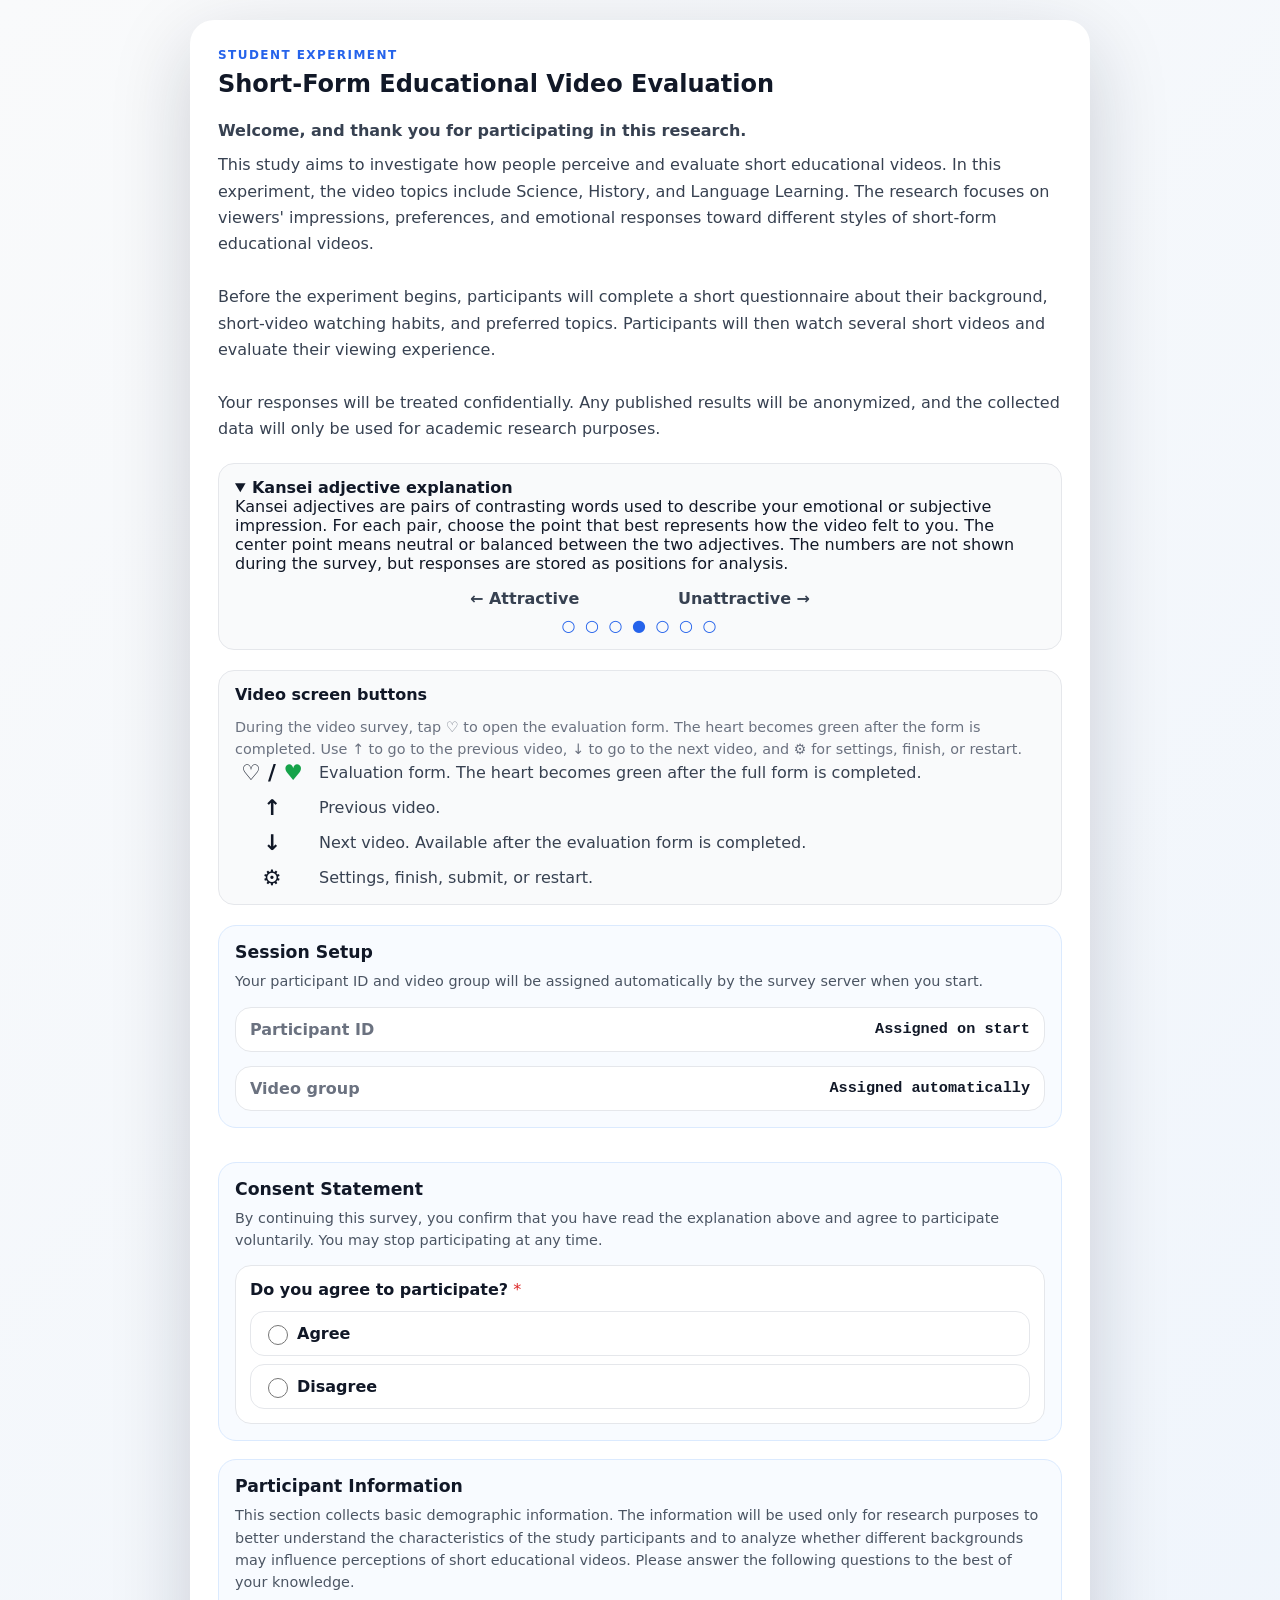
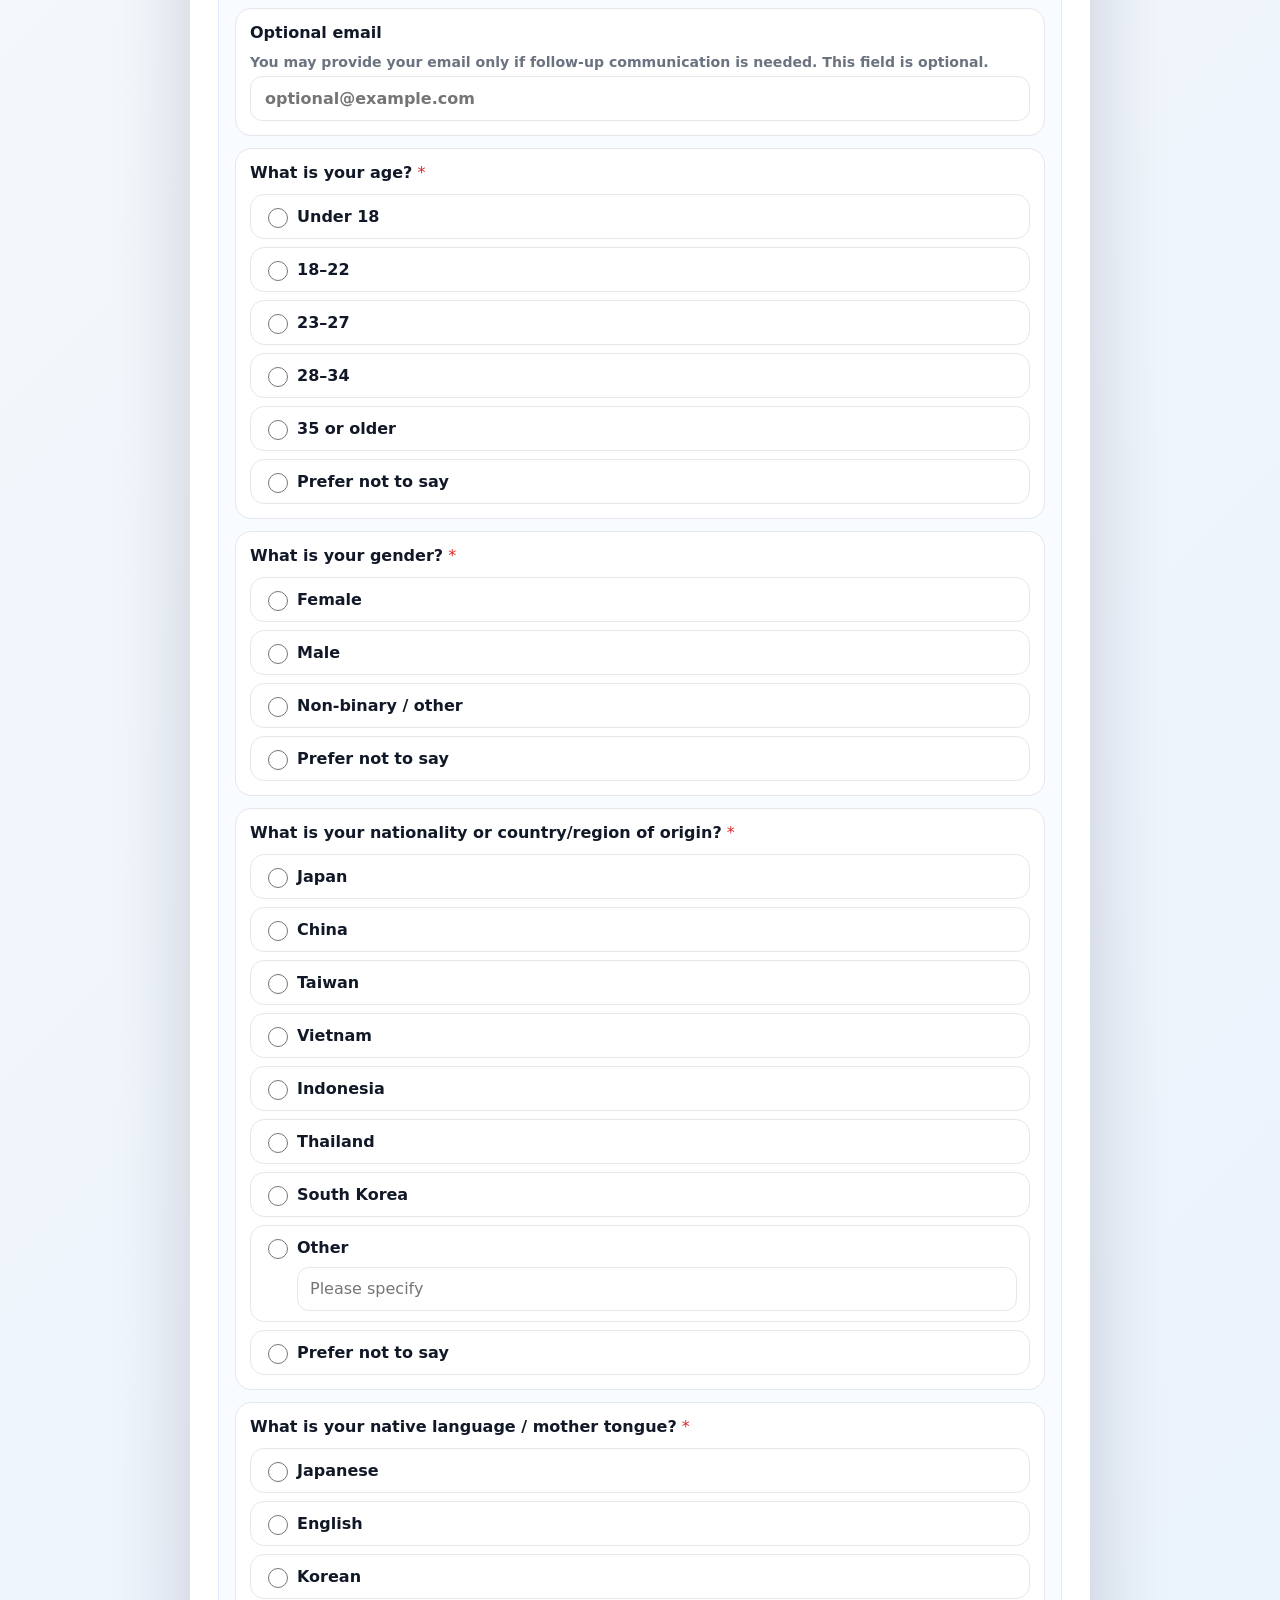
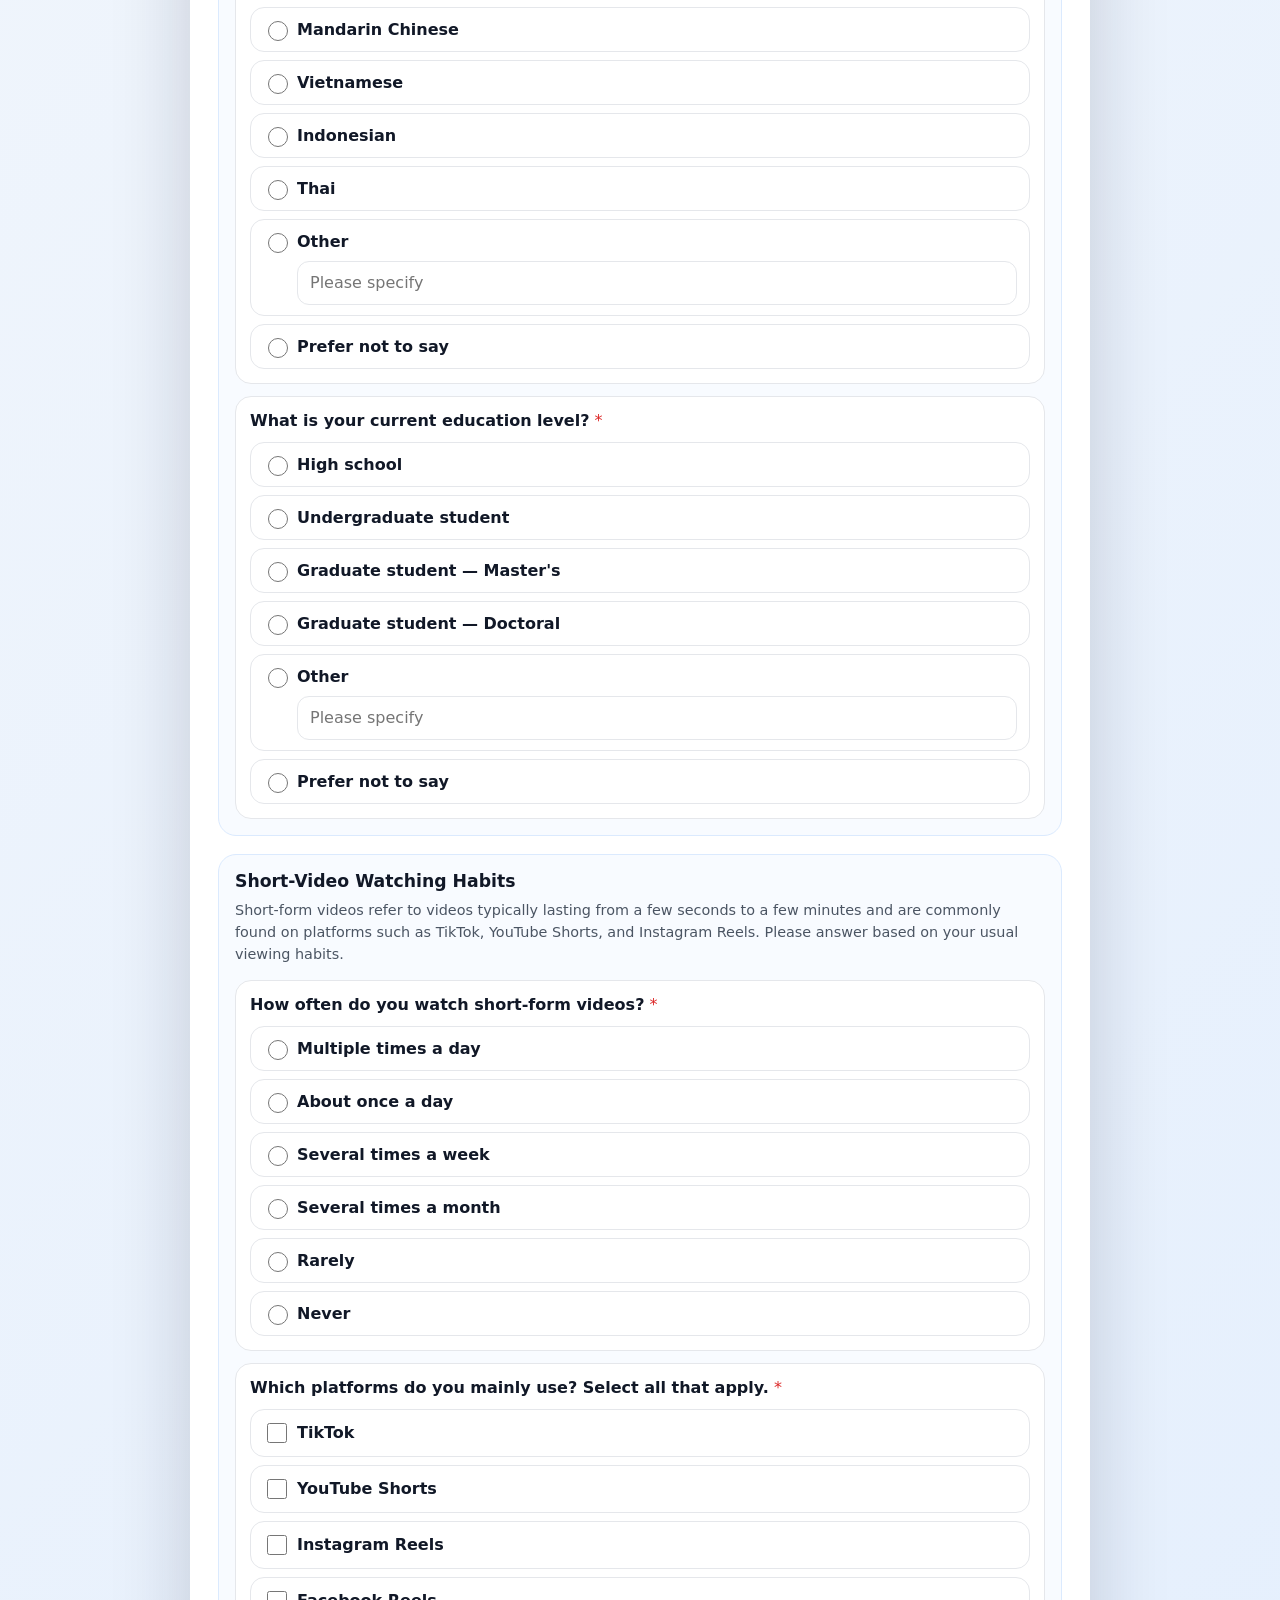
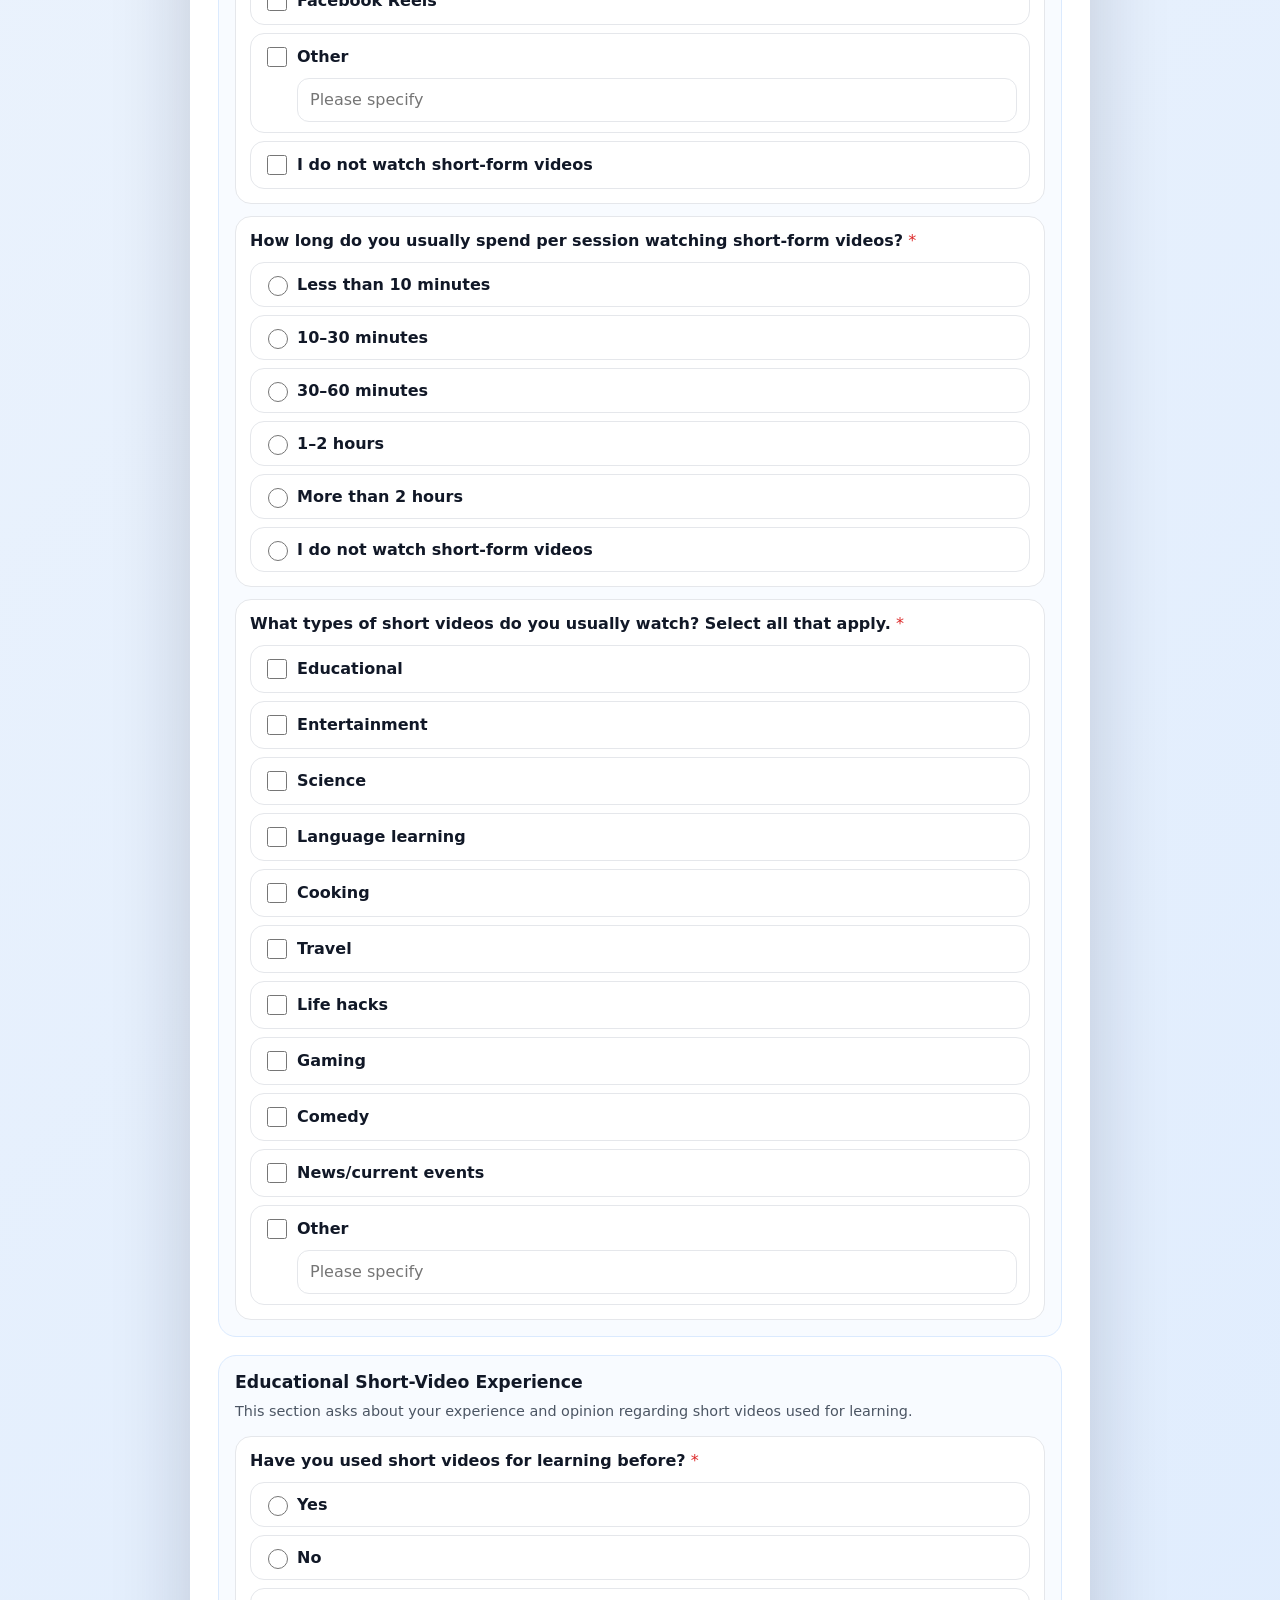
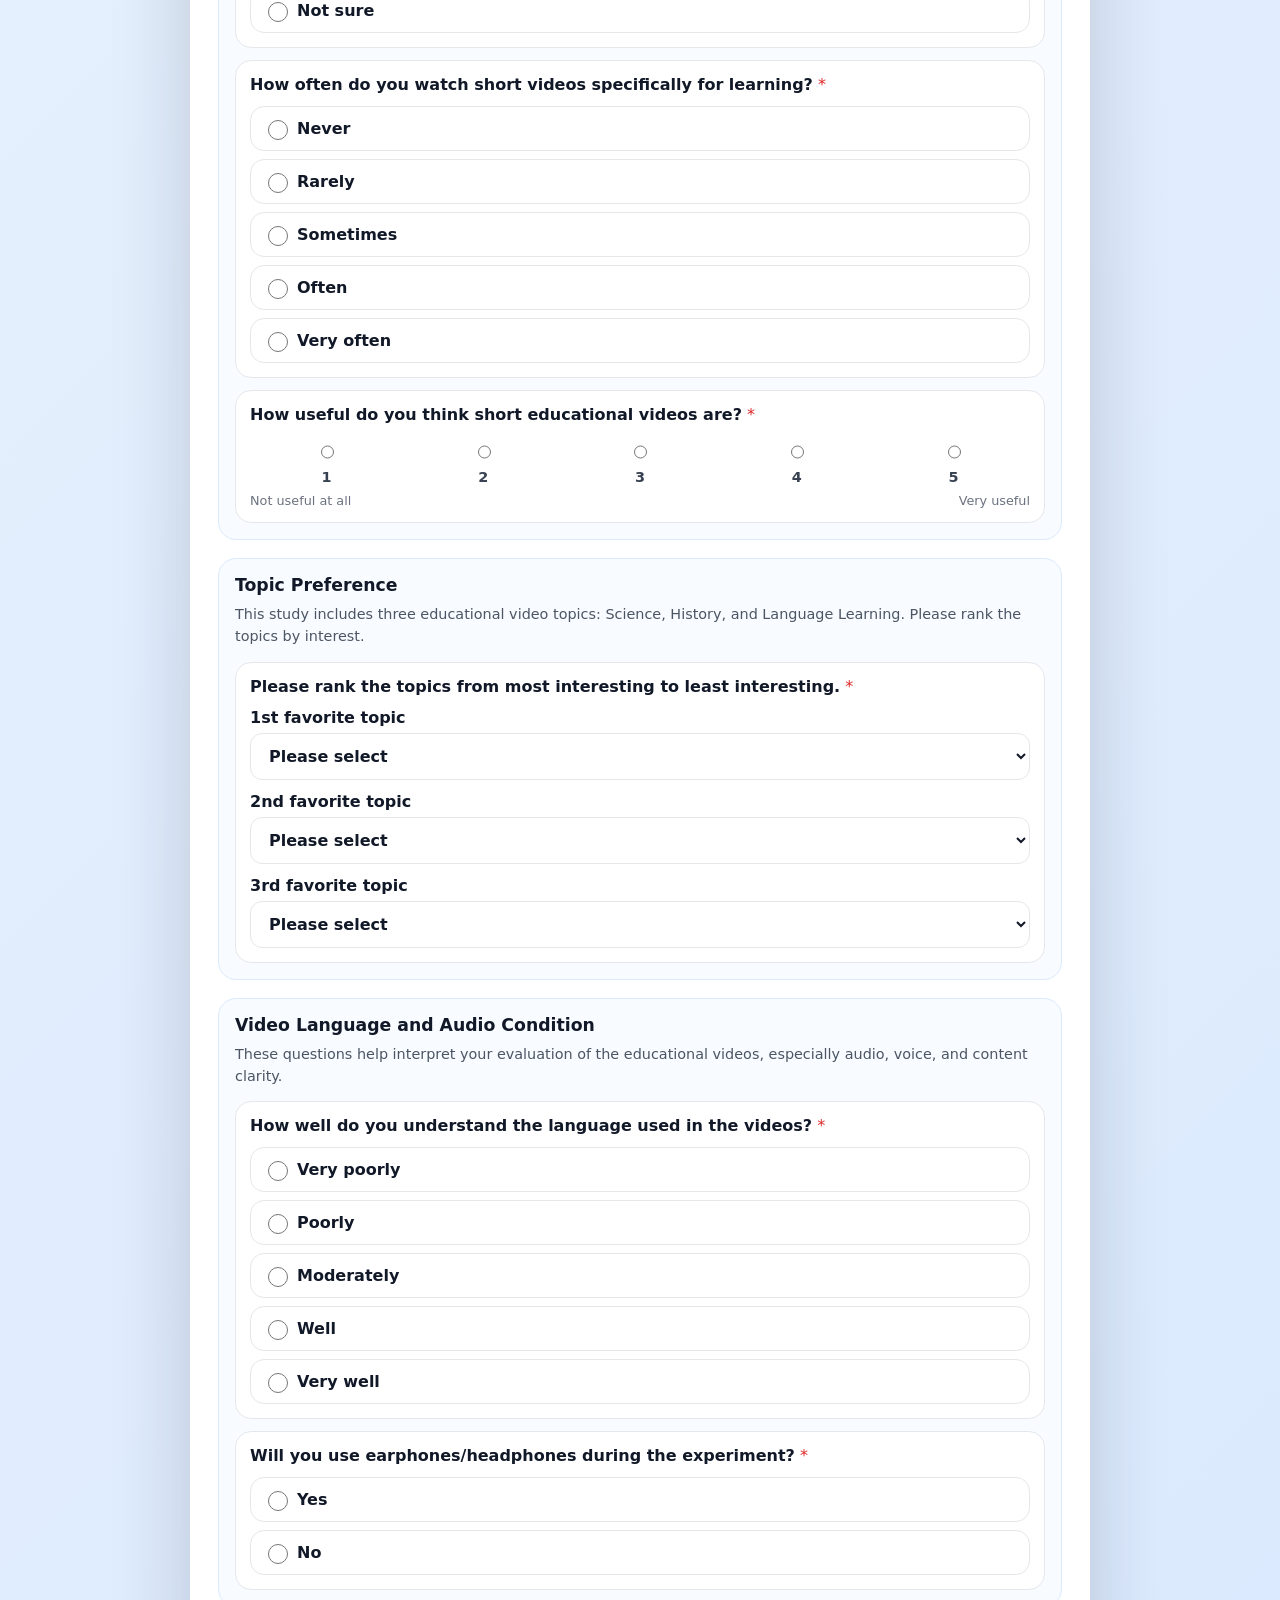
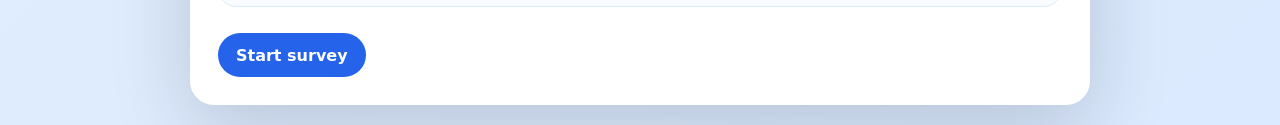
==== commit f0463bab: "frontend for automatic group assignment" ====
--- a/frontend/index.html
+++ b/frontend/index.html
@@ -39,16 +39,17 @@
           <section class="prelim-section session-section">
             <div class="section-heading">
               <h2>Session Setup</h2>
-              <p>Your participant ID is generated automatically and will be used as the filename on the server.</p>
+              <p>Your participant ID and video group will be assigned automatically by the survey server when you start.</p>
             </div>
             <div class="generated-id-box">
               <span>Participant ID</span>
-              <strong id="generatedParticipantId">-</strong>
+              <strong id="generatedParticipantId">Assigned on start</strong>
             </div>
-            <label>
-              Group <span class="required">*</span>
-              <select id="groupSelect" name="groupSelect" required></select>
-            </label>
+            <div class="generated-id-box">
+              <span>Video group</span>
+              <strong id="assignedGroupLabel">Assigned automatically</strong>
+            </div>
+            <p id="urlGroupOverrideNotice" class="small-note hidden"></p>
           </section>
 
           <div id="preliminaryFormContainer" class="preliminary-form"></div>
@@ -145,7 +146,7 @@
         <div><span>Email</span><strong id="settingsEmail">-</strong></div>
         <div><span>Progress</span><strong id="settingsProgress">-</strong></div>
       </div>
-      <p class="small-note">Restart clears the current saved session on this device and generates a new participant ID. Finish opens the review and submit screen.</p>
+      <p class="small-note">Restart clears the current saved session on this device and requests a new participant ID and group assignment from the server. Finish opens the review and submit screen.</p>
     </div>
     <div class="sheet-footer stacked-footer">
       <button id="settingsFinishBtn" type="button" class="primary-btn full">Finish / Submit</button>
--- a/frontend/style.css
+++ b/frontend/style.css
@@ -491,22 +491,42 @@
   margin-top: 12px;
 }
 
-.choice-list label {
+.choice-option {
+  display: grid;
+  gap: 8px;
+  border: 1px solid var(--line);
+  border-radius: 14px;
+  padding: 10px 12px;
+  background: #fff;
+}
+
+.choice-line {
   display: grid;
   grid-template-columns: 24px 1fr;
   align-items: center;
   gap: 10px;
-  border: 1px solid var(--line);
-  border-radius: 14px;
-  padding: 10px 12px;
-  background: #fff;
+}
+
+.choice-line label {
   font-weight: 650;
-}
-
-.choice-list input {
+  cursor: pointer;
+}
+
+.choice-line input[type="radio"],
+.choice-line input[type="checkbox"] {
   width: 20px;
   height: 20px;
   accent-color: var(--primary);
+}
+
+.choice-list input[type="text"] {
+  width: 100%;
+  min-height: 44px;
+  border-radius: 12px;
+  border: 1px solid var(--line);
+  padding: 10px 12px;
+  font-size: 1rem;
+  background: #fff;
 }
 
 .rating-five-row {
@@ -523,7 +543,7 @@
   .evaluation-section { padding: 12px; }
   .section-heading h3 { font-size: 1rem; }
   .section-heading p { font-size: .86rem; }
-  .choice-list label { padding: 10px; }
+  .choice-option { padding: 10px; }
 }
 
 /* v9 preliminary questionnaire and split-config additions */
@@ -564,8 +584,11 @@
 }
 .question-help { margin: 6px 0 0; }
 .choice-with-other .other-text {
-  grid-column: 2 / -1;
-  margin-top: 4px;
+  margin-left: 34px;
+}
+
+@media (max-width: 560px) {
+  .choice-with-other .other-text { margin-left: 0; }
 }
 .ranking-grid {
   display: grid;
@@ -580,3 +603,75 @@
   .generated-id-box { display: grid; }
   .generated-id-box strong { text-align: left; }
 }
+
+
+/* v9.2 fix: prevent preliminary questionnaire text inputs from overflowing */
+.form-control,
+input[type="text"],
+input[type="email"],
+input[type="number"],
+select,
+textarea {
+  box-sizing: border-box;
+  max-width: 100%;
+}
+
+/* Keep regular text inputs responsive without escaping their parent */
+.preliminary-form input[type="text"],
+.preliminary-form input[type="email"],
+.preliminary-form select,
+.preliminary-form textarea,
+.prelim-form input[type="text"],
+.prelim-form input[type="email"],
+.prelim-form select,
+.prelim-form textarea,
+#preliminaryScreen input[type="text"],
+#preliminaryScreen input[type="email"],
+#preliminaryScreen select,
+#preliminaryScreen textarea {
+  width: 100%;
+  max-width: 100%;
+}
+
+/* The "Other" text field should fill the remaining row space, not the full page width */
+.choice-with-other,
+.option-with-other,
+.other-option,
+.other-choice {
+  width: 100%;
+  max-width: 100%;
+}
+
+.choice-with-other input[type="text"],
+.option-with-other input[type="text"],
+.other-option input[type="text"],
+.other-choice input[type="text"] {
+  flex: 1 1 12rem;
+  min-width: 0;
+  width: auto;
+  max-width: 100%;
+}
+
+/* If an Other field sits inside a flex row, allow the row to wrap instead of overflowing */
+.choice-with-other,
+.option-with-other,
+.other-option,
+.other-choice,
+.choice-row,
+.option-row {
+  flex-wrap: wrap;
+}
+
+/* Radio and checkbox controls should never inherit full-width text-input sizing */
+input[type="radio"],
+input[type="checkbox"] {
+  width: auto;
+  max-width: none;
+  flex: 0 0 auto;
+}
+
+
+/* v10 session assignment display */
+.generated-id-box strong {
+  overflow-wrap: anywhere;
+}
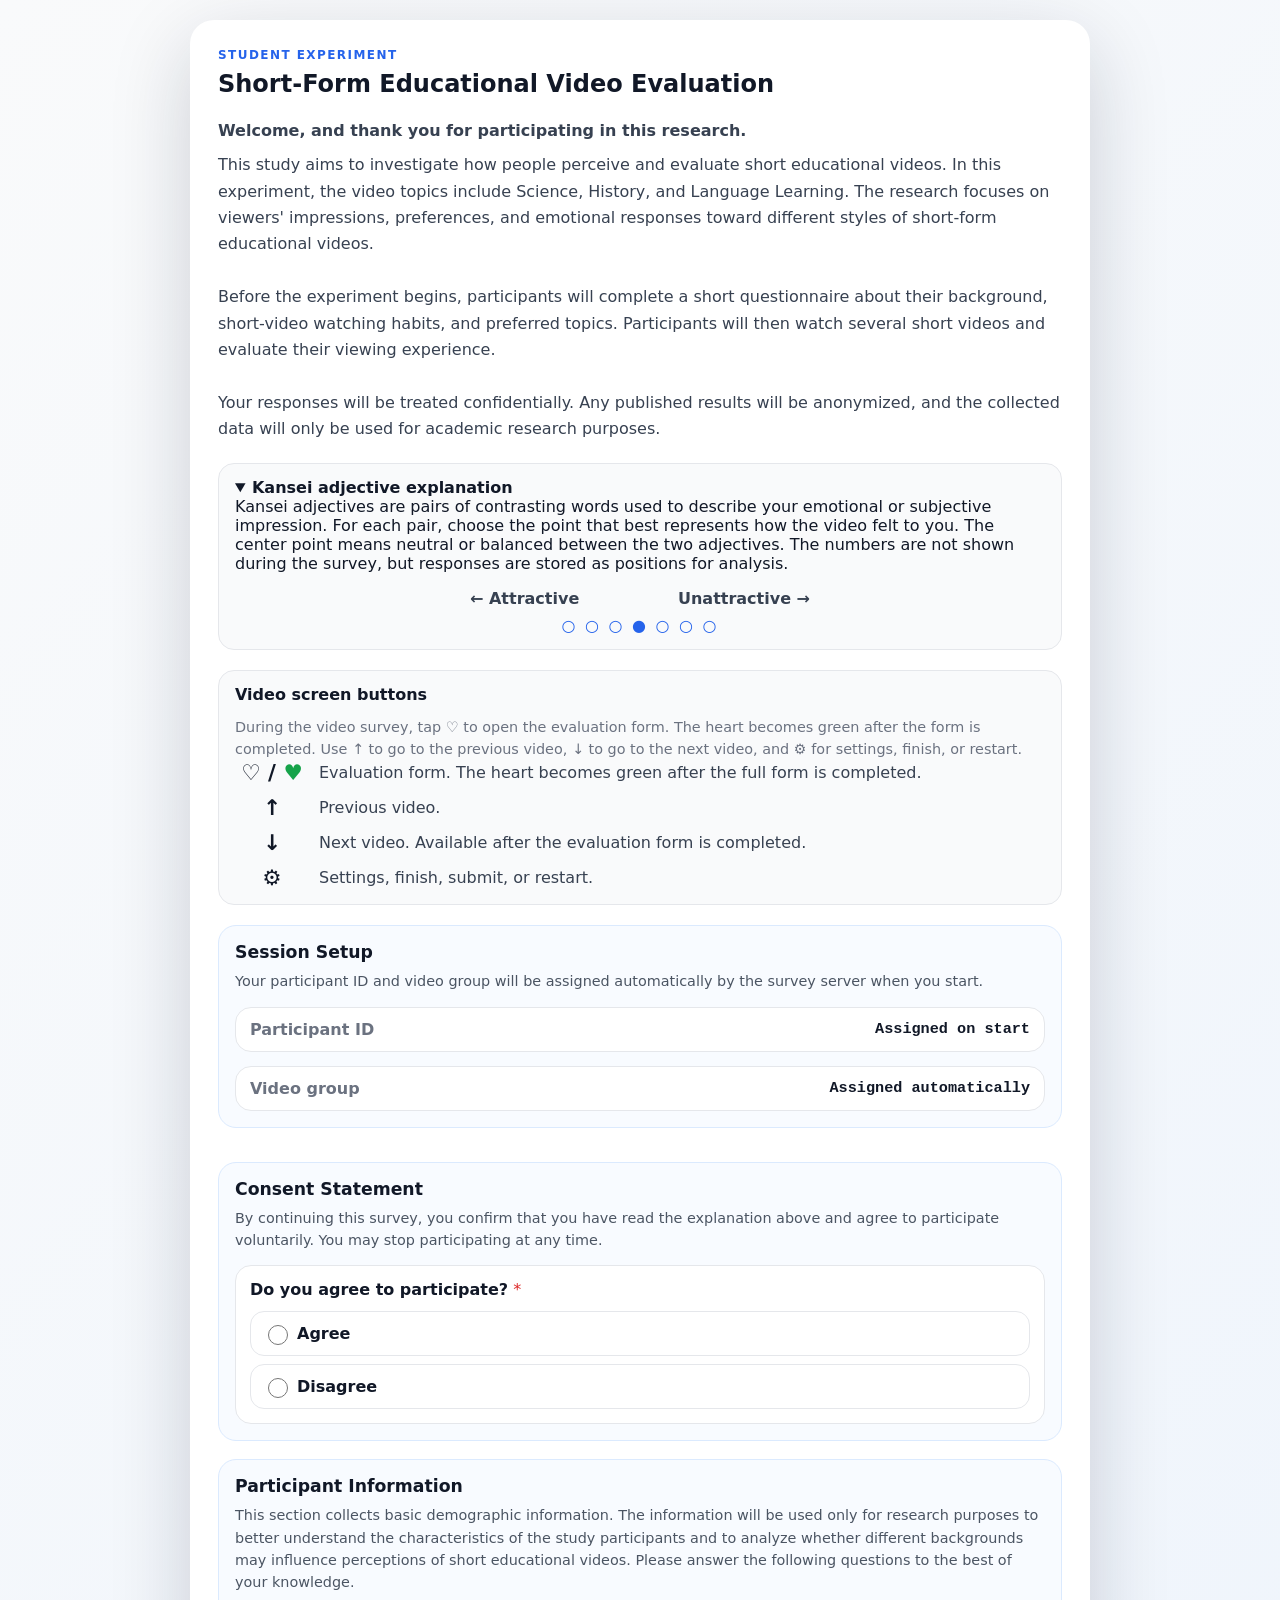
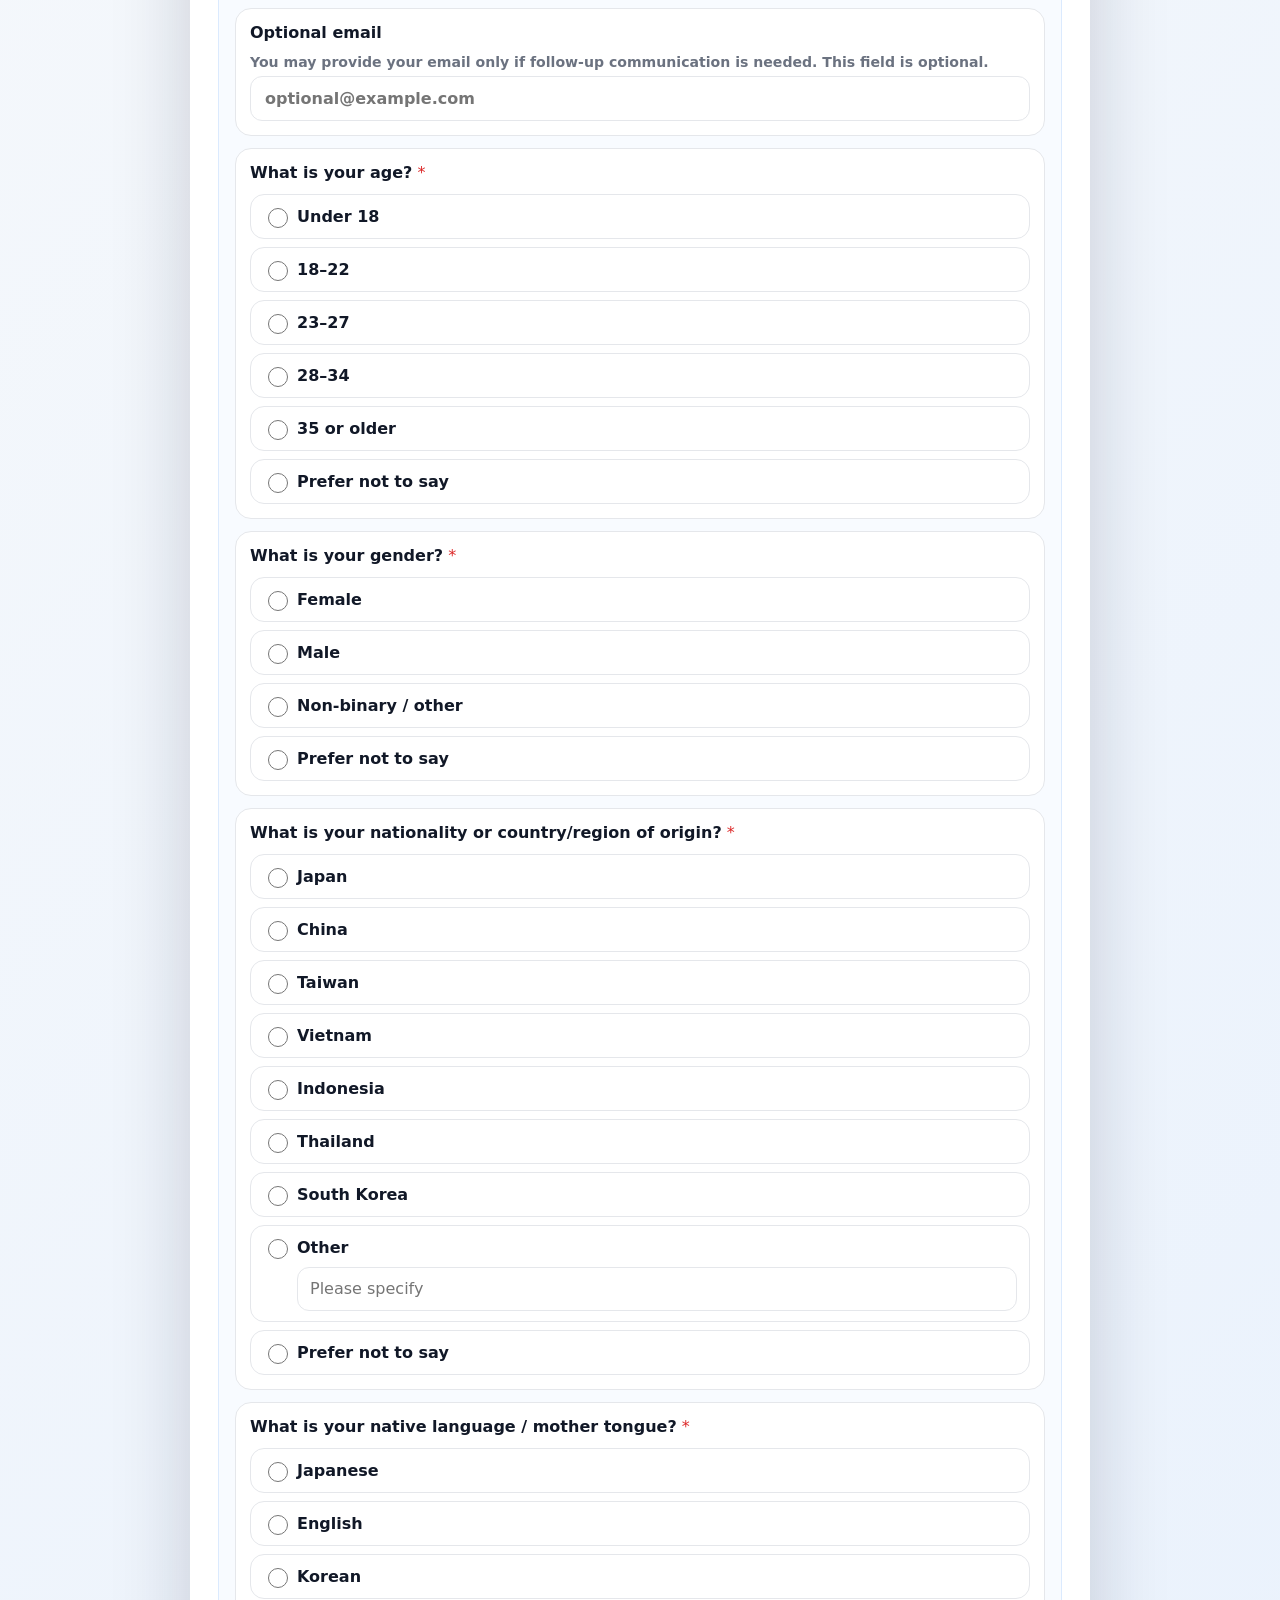
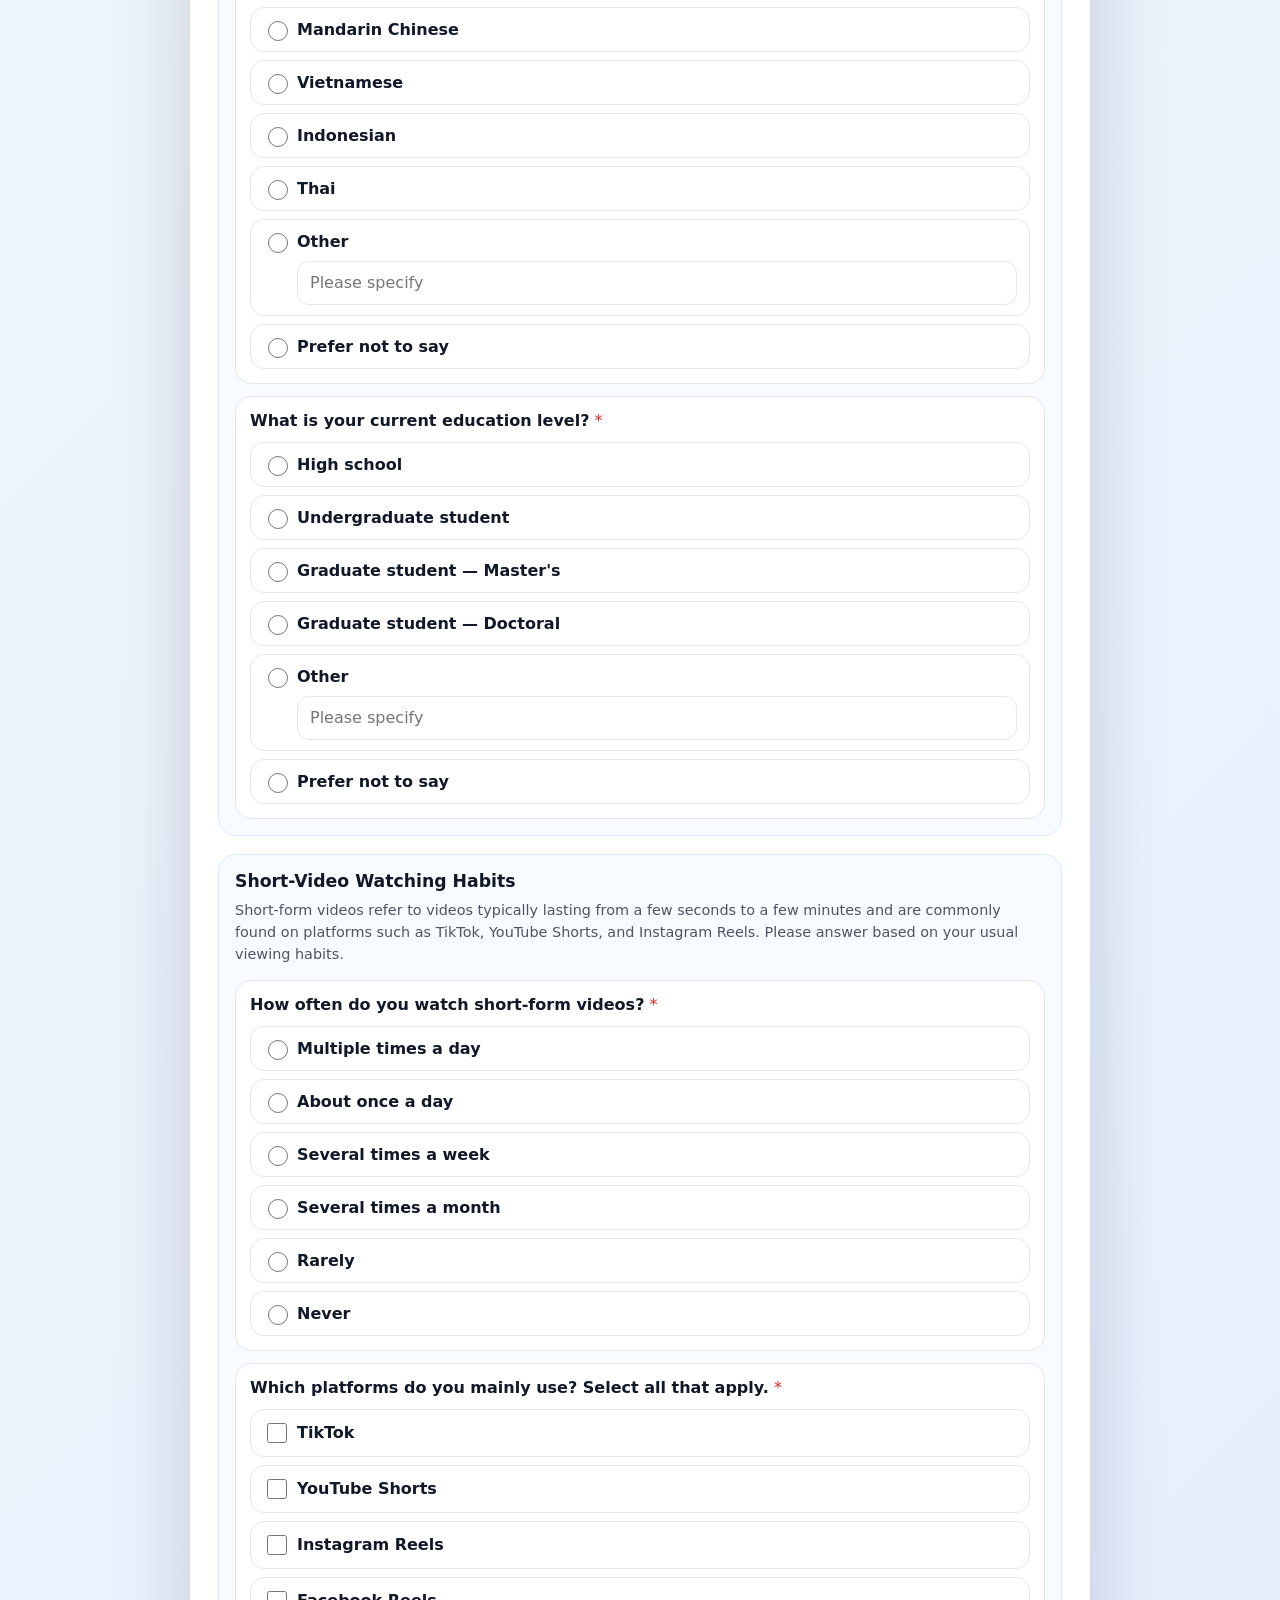
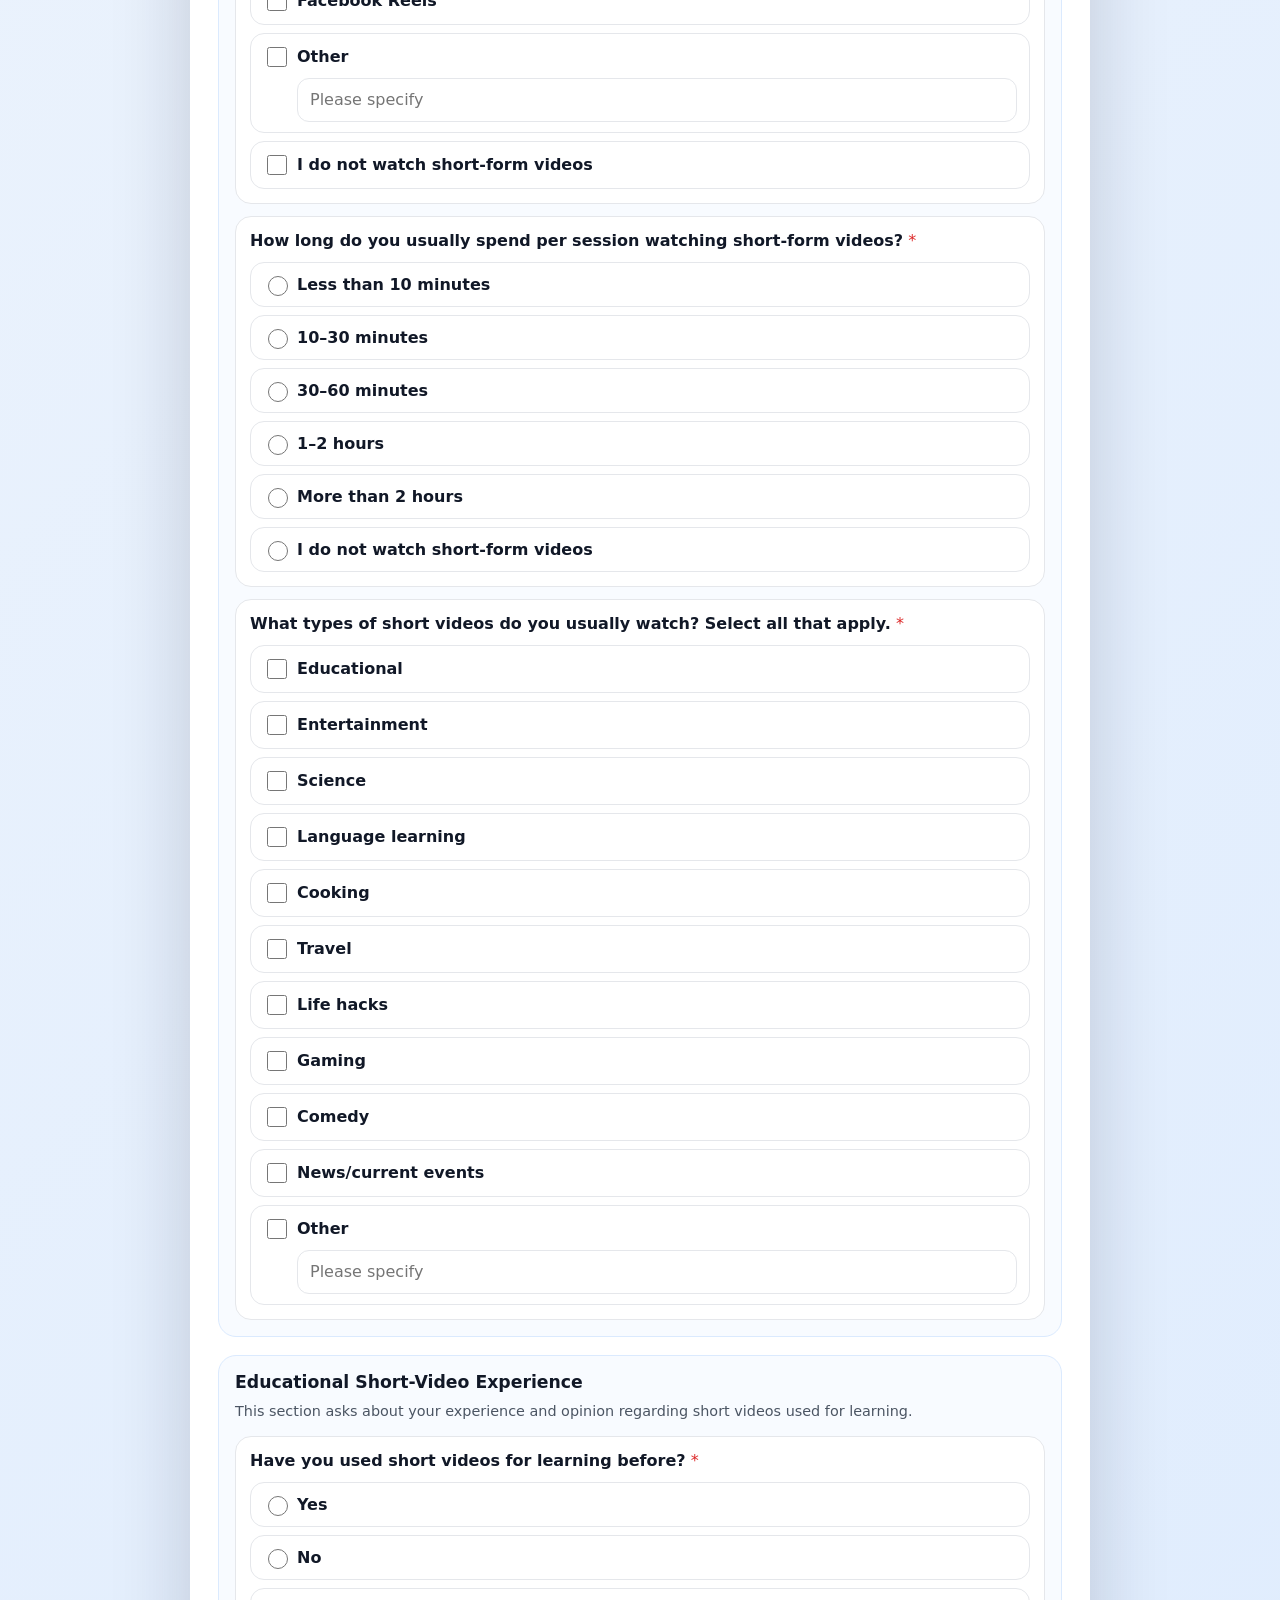
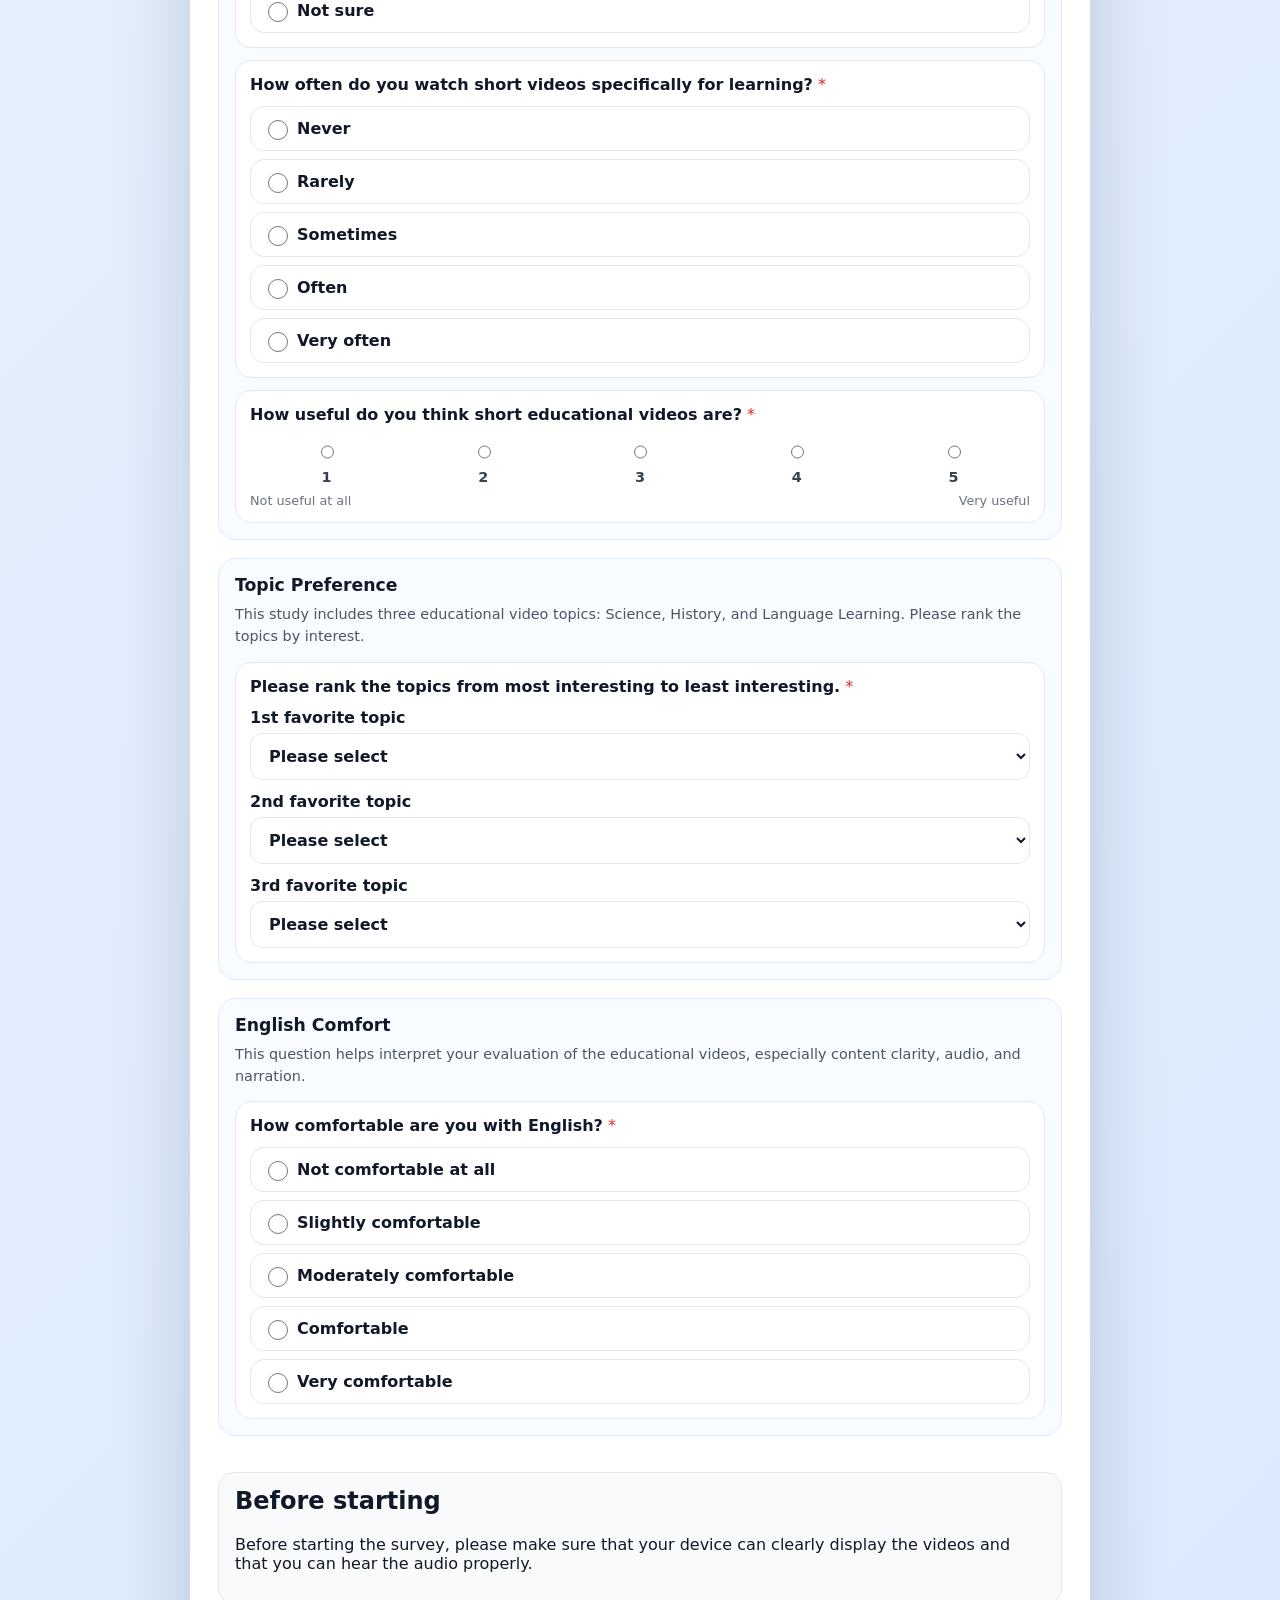
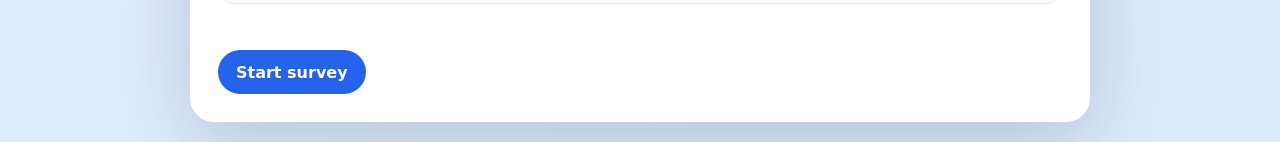
==== commit 653f00cb: "updated video audio condition"" ====
--- a/frontend/index.html
+++ b/frontend/index.html
@@ -53,6 +53,11 @@
           </section>
 
           <div id="preliminaryFormContainer" class="preliminary-form"></div>
+
+          <section class="info-box device-check-note" aria-label="Device check before starting">
+            <h2>Before starting</h2>
+            <p>Before starting the survey, please make sure that your device can clearly display the videos and that you can hear the audio properly.</p>
+          </section>
 
           <div class="form-actions">
             <button type="submit" class="primary-btn">Start survey</button>
